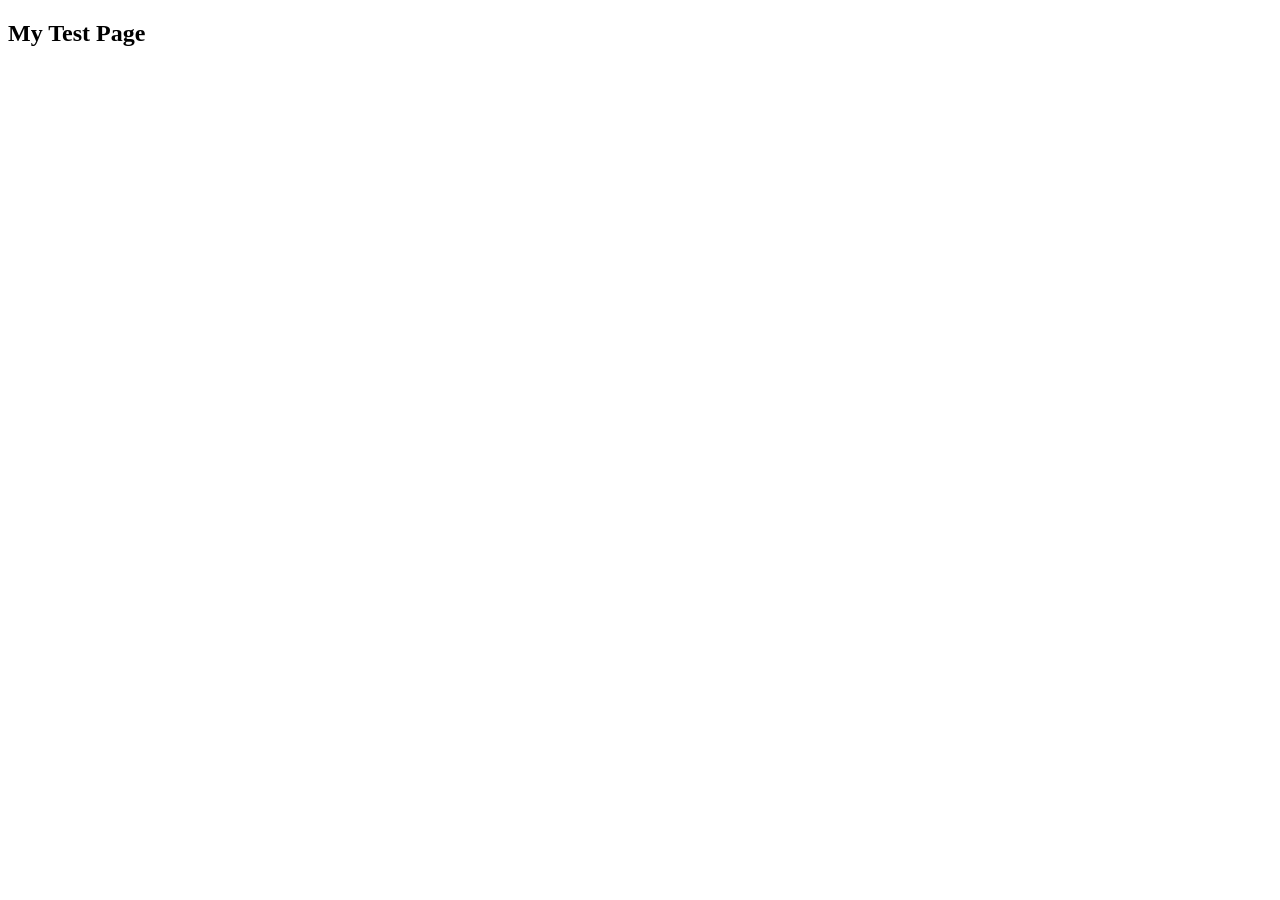
==== index.html @ 314a1188 "h2" ====
<!DOCTYPE html>
<html lang="en">
<head>
    <meta charset="UTF-8">
    <meta name="viewport" content="width=device-width, initial-scale=1.0">
    <title>teste</title>
</head>
<body>
    <h2>My Test Page</h2>
</body>
</html>
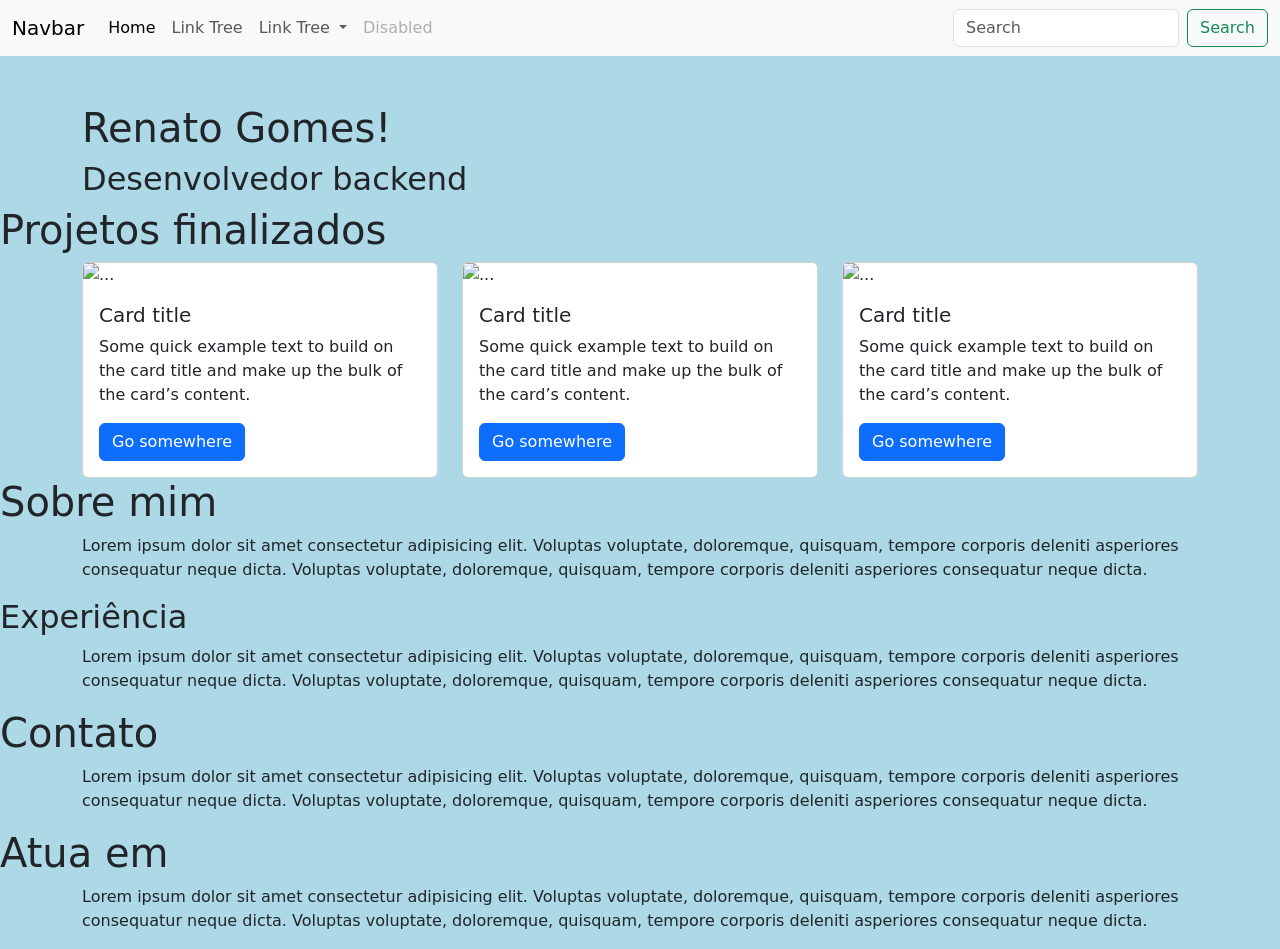
==== commit a7dad68c: "atualicao do esqueleto" ====
--- a/index.html
+++ b/index.html
@@ -4,8 +4,132 @@
     <meta charset="UTF-8">
     <meta name="viewport" content="width=device-width, initial-scale=1.0">
     <title>teste</title>
+    <link href="https://cdn.jsdelivr.net/npm/bootstrap@5.3.8/dist/css/bootstrap.min.css" rel="stylesheet" integrity="sha384-sRIl4kxILFvY47J16cr9ZwB07vP4J8+LH7qKQnuqkuIAvNWLzeN8tE5YBujZqJLB" crossorigin="anonymous">
 </head>
-<body>
-    <h2>My Test Page</h2>
+<body style="background-color: lightblue;">
+    
+    <nav class="navbar navbar-expand-lg bg-body-tertiary">
+    <div class="container-fluid">
+        <a class="navbar-brand" href="#">Navbar</a>
+        <button class="navbar-toggler" type="button" data-bs-toggle="collapse" data-bs-target="#navbarSupportedContent" aria-controls="navbarSupportedContent" aria-expanded="false" aria-label="Toggle navigation">
+        <span class="navbar-toggler-icon"></span>
+        </button>
+        <div class="collapse navbar-collapse" id="navbarSupportedContent">
+        <ul class="navbar-nav me-auto mb-2 mb-lg-0">
+            <li class="nav-item">
+            <a class="nav-link active" aria-current="page" href="#">Home</a>
+            </li>
+            <li class="nav-item">
+            <a class="nav-link" href="#">Link Tree</a>
+            </li>
+            <li class="nav-item dropdown">
+            <a class="nav-link dropdown-toggle" href="#" role="button" data-bs-toggle="dropdown" aria-expanded="false">
+                Link Tree
+            </a>
+            <ul class="dropdown-menu">
+                <li><a class="dropdown-item" href="https://github.com/Renato-G-Santos" target="_blank">GitHub</a></li>
+                <li><a class="dropdown-item" href="https://linkedin.com/in/renatо-gomes" target="_blank">Linkedin</a></li>
+                <li><hr class="dropdown-divider"></li>
+                <li><a class="dropdown-item" href="#">Something else here</a></li>
+            </ul>
+            </li>
+            <li class="nav-item">
+            <a class="nav-link disabled" aria-disabled="true">Disabled</a>
+            </li>
+        </ul>
+        <form class="d-flex" role="search">
+            <input class="form-control me-2" type="search" placeholder="Search" aria-label="Search"/>
+            <button class="btn btn-outline-success" type="submit">Search</button>
+        </form>
+        </div>
+    </div>
+    </nav>
+
+    <div class="container mt-5">
+        <h1>Renato Gomes!</h1>
+        <h2>Desenvolvedor backend</h2>         
+    </div>
+
+    <h1>Projetos finalizados</h1>
+    <div class="container">
+        
+        <div class="row">
+            <div class="col-md-4">
+                <div class="col">
+                    <div class="card" >
+                        <img src="..." class="card-img-top" alt="...">
+                        <div class="card-body">
+                            <h5 class="card-title">Card title</h5>
+                            <p class="card-text">Some quick example text to build on the card title and make up the bulk of the card’s content.</p>
+                            <a href="#" class="btn btn-primary">Go somewhere</a>
+                        </div>
+                    </div>
+                </div>     
+            </div>
+            <div class="col-md-4">
+                <div class="col">
+                    <div class="card" >
+                        <img src="..." class="card-img-top" alt="...">
+                        <div class="card-body">
+                            <h5 class="card-title">Card title</h5>
+                            <p class="card-text">Some quick example text to build on the card title and make up the bulk of the card’s content.</p>
+                            <a href="#" class="btn btn-primary">Go somewhere</a>
+                        </div>
+                    </div>
+                </div>     
+            </div>
+            <div class="col-md-4">
+                <div class="col">
+                    <div class="card" >
+                        <img src="..." class="card-img-top" alt="...">
+                        <div class="card-body">
+                            <h5 class="card-title">Card title</h5>
+                            <p class="card-text">Some quick example text to build on the card title and make up the bulk of the card’s content.</p>
+                            <a href="#" class="btn btn-primary">Go somewhere</a>
+                        </div>
+                    </div>
+                </div>     
+            </div>
+        </div>
+    
+        
+        
+    </div>
+    
+
+
+    <h1>Sobre mim</h1>
+    <div class="container">
+        <p>Lorem ipsum dolor sit amet consectetur adipisicing elit. Voluptas
+            voluptate, doloremque, quisquam, tempore corporis deleniti asperiores
+            consequatur neque dicta. Voluptas voluptate, doloremque, quisquam,
+            tempore corporis deleniti asperiores consequatur neque dicta.</p>
+    </div>
+
+    <h2>Experiência</h2>
+    <div class="container">
+        <p>Lorem ipsum dolor sit amet consectetur adipisicing elit. Voluptas
+            voluptate, doloremque, quisquam, tempore corporis deleniti asperiores
+            consequatur neque dicta. Voluptas voluptate, doloremque, quisquam,
+            tempore corporis deleniti asperiores consequatur neque dicta.</p>
+    </div>
+
+    <h1>Contato</h1>
+    <div class="container">
+        <p>Lorem ipsum dolor sit amet consectetur adipisicing elit. Voluptas
+            voluptate, doloremque, quisquam, tempore corporis deleniti asperiores
+            consequatur neque dicta. Voluptas voluptate, doloremque, quisquam,
+            tempore corporis deleniti asperiores consequatur neque dicta.</p>
+    </div>
+
+    <h1>Atua em</h1>
+    <div class="container">
+        <p>Lorem ipsum dolor sit amet consectetur adipisicing elit. Voluptas
+            voluptate, doloremque, quisquam, tempore corporis deleniti asperiores
+            consequatur neque dicta. Voluptas voluptate, doloremque, quisquam,
+            tempore corporis deleniti asperiores consequatur neque dicta.</p>   
+    </div>
 </body>
+<script src="https://cdn.jsdelivr.net/npm/@popperjs/core@2.11.8/dist/umd/popper.min.js" integrity="sha384-I7E8VVD/ismYTF4hNIPjVp/Zjvgyol6VFvRkX/vR+Vc4jQkC+hVqc2pM8ODewa9r" crossorigin="anonymous"></script>
+<script src="https://cdn.jsdelivr.net/npm/bootstrap@5.3.8/dist/js/bootstrap.min.js" integrity="sha384-G/EV+4j2dNv+tEPo3++6LCgdCROaejBqfUeNjuKAiuXbjrxilcCdDz6ZAVfHWe1Y" crossorigin="anonymous"></script>
 </html>
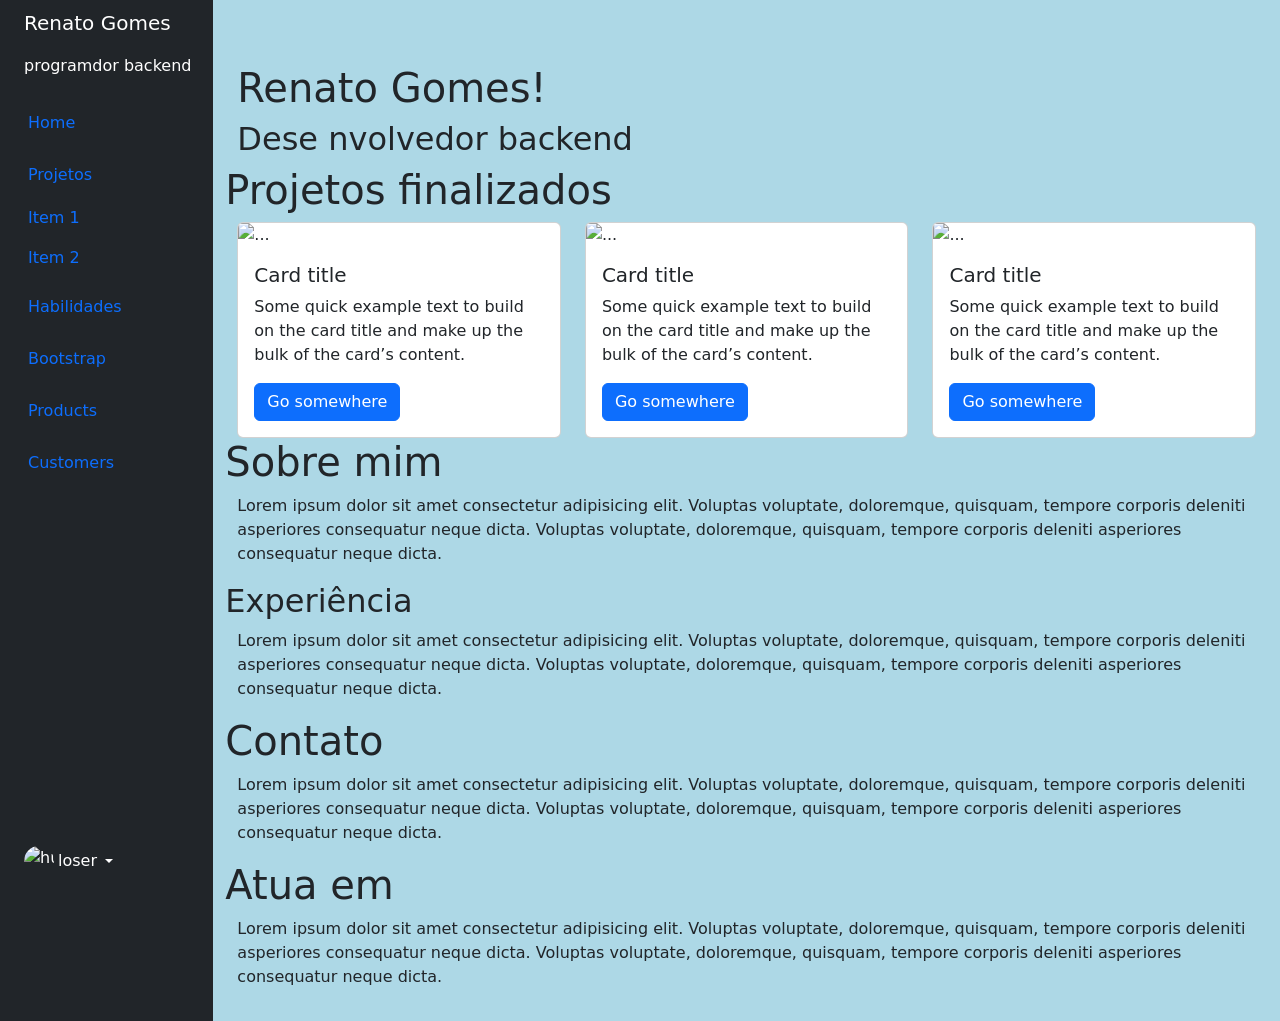
==== commit 38b9f47e: "menu lateral" ====
--- a/index.html
+++ b/index.html
@@ -8,127 +8,180 @@
 </head>
 <body style="background-color: lightblue;">
     
-    <nav class="navbar navbar-expand-lg bg-body-tertiary">
-    <div class="container-fluid">
-        <a class="navbar-brand" href="#">Navbar</a>
-        <button class="navbar-toggler" type="button" data-bs-toggle="collapse" data-bs-target="#navbarSupportedContent" aria-controls="navbarSupportedContent" aria-expanded="false" aria-label="Toggle navigation">
-        <span class="navbar-toggler-icon"></span>
-        </button>
-        <div class="collapse navbar-collapse" id="navbarSupportedContent">
-        <ul class="navbar-nav me-auto mb-2 mb-lg-0">
-            <li class="nav-item">
-            <a class="nav-link active" aria-current="page" href="#">Home</a>
-            </li>
-            <li class="nav-item">
-            <a class="nav-link" href="#">Link Tree</a>
-            </li>
-            <li class="nav-item dropdown">
-            <a class="nav-link dropdown-toggle" href="#" role="button" data-bs-toggle="dropdown" aria-expanded="false">
-                Link Tree
-            </a>
-            <ul class="dropdown-menu">
-                <li><a class="dropdown-item" href="https://github.com/Renato-G-Santos" target="_blank">GitHub</a></li>
-                <li><a class="dropdown-item" href="https://linkedin.com/in/renatо-gomes" target="_blank">Linkedin</a></li>
-                <li><hr class="dropdown-divider"></li>
-                <li><a class="dropdown-item" href="#">Something else here</a></li>
-            </ul>
-            </li>
-            <li class="nav-item">
-            <a class="nav-link disabled" aria-disabled="true">Disabled</a>
-            </li>
-        </ul>
-        <form class="d-flex" role="search">
-            <input class="form-control me-2" type="search" placeholder="Search" aria-label="Search"/>
-            <button class="btn btn-outline-success" type="submit">Search</button>
-        </form>
-        </div>
-    </div>
-    </nav>
+    
+<div class="container-fluid"  >
+        <div class="row flex-nowrap" >
+            <div class="col-auto col-md-3 col-xl-2 px-sm-2 px-0 bg-dark" >
+                <div class="d-flex flex-column align-items-center align-items-sm-start px-3 pt-2 text-white min-vh-100" style="position: fixed;">
+                    <a href="http://Renato-G-Santos.github.io/" class="d-flex align-items-center pb-3 mb-md-0 me-md-auto text-white text-decoration-none">
+                        <span class="fs-5 d-none d-sm-inline">Renato Gomes</span>
+                    </a>
+                    <p>programdor backend</p>
+                    <ul class="nav nav-pills flex-column mb-sm-auto mb-0 align-items-center align-items-sm-start" id="menu">
+                        <li class="nav-item">
+                            <a href="#" class="nav-link align-middle px-0">
+                                <i class="fs-4 bi-house"></i> <span class="ms-1 d-none d-sm-inline">Home</span>
+                            </a>
+                        </li>
+                        <li>
+                            <a href="#submenu1" data-bs-toggle="collapse" class="nav-link px-0 align-middle">
+                                <i class="fs-4 bi-speedometer2"></i> <span class="ms-1 d-none d-sm-inline">Projetos</span> </a>
+                            <ul class="collapse show nav flex-column ms-1" id="submenu1" data-bs-parent="#menu">
+                                <li class="w-100">
+                                    <a href="#" class="nav-link px-0"> <span class="d-none d-sm-inline">Item</span> 1 </a>
+                                </li>
+                                <li>
+                                    <a href="#" class="nav-link px-0"> <span class="d-none d-sm-inline">Item</span> 2 </a>
+                                </li>
+                            </ul>
+                        </li>
+                        <li>
+                            <a href="#" class="nav-link px-0 align-middle">
+                                <i class="fs-4 bi-table"></i> <span class="ms-1 d-none d-sm-inline">Habilidades</span></a>
+                        </li>
+                        <li>
+                            <a href="#submenu2" data-bs-toggle="collapse" class="nav-link px-0 align-middle ">
+                                <i class="fs-4 bi-bootstrap"></i> <span class="ms-1 d-none d-sm-inline">Bootstrap</span></a>
+                            <ul class="collapse nav flex-column ms-1" id="submenu2" data-bs-parent="#menu">
+                                <li class="w-100">
+                                    <a href="#" class="nav-link px-0"> <span class="d-none d-sm-inline">Item</span> 1</a>
+                                </li>
+                                <li>
+                                    <a href="#" class="nav-link px-0"> <span class="d-none d-sm-inline">Item</span> 2</a>
+                                </li>
+                            </ul>
+                        </li>
+                        <li>
+                            <a href="#submenu3" data-bs-toggle="collapse" class="nav-link px-0 align-middle">
+                                <i class="fs-4 bi-grid"></i> <span class="ms-1 d-none d-sm-inline">Products</span> </a>
+                                <ul class="collapse nav flex-column ms-1" id="submenu3" data-bs-parent="#menu">
+                                <li class="w-100">
+                                    <a href="#" class="nav-link px-0"> <span class="d-none d-sm-inline">Product</span> 1</a>
+                                </li>
+                                <li>
+                                    <a href="#" class="nav-link px-0"> <span class="d-none d-sm-inline">Product</span> 2</a>
+                                </li>
+                                <li>
+                                    <a href="#" class="nav-link px-0"> <span class="d-none d-sm-inline">Product</span> 3</a>
+                                </li>
+                                <li>
+                                    <a href="#" class="nav-link px-0"> <span class="d-none d-sm-inline">Product</span> 4</a>
+                                </li>
+                            </ul>
+                        </li>
+                        <li>
+                            <a href="#" class="nav-link px-0 align-middle">
+                                <i class="fs-4 bi-people"></i> <span class="ms-1 d-none d-sm-inline">Customers</span> </a>
+                        </li>
+                    </ul>
+                    <hr>
+                    <div class="dropdown pb-4">
+                        <a href="#" class="d-flex align-items-center text-white text-decoration-none dropdown-toggle" id="dropdownUser1" data-bs-toggle="dropdown" aria-expanded="false">
+                            <img src="https://github.com/mdo.png" alt="hugenerd" width="30" height="30" class="rounded-circle">
+                            <span class="d-none d-sm-inline mx-1">loser</span>
+                        </a>
+                        <ul class="dropdown-menu dropdown-menu-dark text-small shadow">
+                            <li><a class="dropdown-item" href="#">New project...</a></li>
+                            <li><a class="dropdown-item" href="#">Settings</a></li>
+                            <li><a class="dropdown-item" href="#">Profile</a></li>
+                            <li>
+                                <hr class="dropdown-divider">
+                            </li>
+                            <li><a class="dropdown-item" href="#">Sign out</a></li>
+                        </ul>
+                    </div>
+                </div>
+            </div>
+            <div class="col py-3">
+                            <div class="container mt-5">
+                    <h1>Renato Gomes!</h1>
+                    <h2>Dese    nvolvedor backend</h2>         
+                </div>
 
-    <div class="container mt-5">
-        <h1>Renato Gomes!</h1>
-        <h2>Desenvolvedor backend</h2>         
-    </div>
-
-    <h1>Projetos finalizados</h1>
-    <div class="container">
-        
-        <div class="row">
-            <div class="col-md-4">
-                <div class="col">
-                    <div class="card" >
-                        <img src="..." class="card-img-top" alt="...">
-                        <div class="card-body">
-                            <h5 class="card-title">Card title</h5>
-                            <p class="card-text">Some quick example text to build on the card title and make up the bulk of the card’s content.</p>
-                            <a href="#" class="btn btn-primary">Go somewhere</a>
+                    <h1>Projetos finalizados</h1>
+                <div class="container">
+                    
+                    <div class="row">
+                        <div class="col-md-4">
+                            <div class="col">
+                                <div class="card" >
+                                    <img src="..." class="card-img-top" alt="...">
+                                    <div class="card-body">
+                                        <h5 class="card-title">Card title</h5>
+                                        <p class="card-text">Some quick example text to build on the card title and make up the bulk of the card’s content.</p>
+                                        <a href="#" class="btn btn-primary">Go somewhere</a>
+                                    </div>
+                                </div>
+                            </div>     
+                        </div>
+                        <div class="col-md-4">
+                            <div class="col">
+                                <div class="card" >
+                                    <img src="..." class="card-img-top" alt="...">
+                                    <div class="card-body">
+                                        <h5 class="card-title">Card title</h5>
+                                        <p class="card-text">Some quick example text to build on the card title and make up the bulk of the card’s content.</p>
+                                        <a href="#" class="btn btn-primary">Go somewhere</a>
+                                    </div>
+                                </div>
+                            </div>     
+                        </div>
+                        <div class="col-md-4">
+                            <div class="col">
+                                <div class="card" >
+                                    <img src="..." class="card-img-top" alt="...">
+                                    <div class="card-body">
+                                        <h5 class="card-title">Card title</h5>
+                                        <p class="card-text">Some quick example text to build on the card title and make up the bulk of the card’s content.</p>
+                                        <a href="#" class="btn btn-primary">Go somewhere</a>
+                                    </div>
+                                </div>
+                            </div>     
                         </div>
                     </div>
-                </div>     
-            </div>
-            <div class="col-md-4">
-                <div class="col">
-                    <div class="card" >
-                        <img src="..." class="card-img-top" alt="...">
-                        <div class="card-body">
-                            <h5 class="card-title">Card title</h5>
-                            <p class="card-text">Some quick example text to build on the card title and make up the bulk of the card’s content.</p>
-                            <a href="#" class="btn btn-primary">Go somewhere</a>
+                
+                    
+                    
+                </div>
+                
+
+
+                <h1>Sobre mim</h1>
+                <div class="container">
+                    <p>Lorem ipsum dolor sit amet consectetur adipisicing elit. Voluptas
+                        voluptate, doloremque, quisquam, tempore corporis deleniti asperiores
+                        consequatur neque dicta. Voluptas voluptate, doloremque, quisquam,
+                        tempore corporis deleniti asperiores consequatur neque dicta.</p>
+                </div>
+
+                <h2>Experiência</h2>
+                <div class="container">
+                    <p>Lorem ipsum dolor sit amet consectetur adipisicing elit. Voluptas
+                        voluptate, doloremque, quisquam, tempore corporis deleniti asperiores
+                        consequatur neque dicta. Voluptas voluptate, doloremque, quisquam,
+                        tempore corporis deleniti asperiores consequatur neque dicta.</p>
+                </div>
+
+                <h1>Contato</h1>
+                <div class="container">
+                    <p>Lorem ipsum dolor sit amet consectetur adipisicing elit. Voluptas
+                        voluptate, doloremque, quisquam, tempore corporis deleniti asperiores
+                        consequatur neque dicta. Voluptas voluptate, doloremque, quisquam,
+                        tempore corporis deleniti asperiores consequatur neque dicta.</p>
+                </div>
+
+                <h1>Atua em</h1>
+                <div class="container">
+                    <p>Lorem ipsum dolor sit amet consectetur adipisicing elit. Voluptas
+                        voluptate, doloremque, quisquam, tempore corporis deleniti asperiores
+                        consequatur neque dicta. Voluptas voluptate, doloremque, quisquam,
+                        tempore corporis deleniti asperiores consequatur neque dicta.</p>   
+                </div>
                         </div>
                     </div>
-                </div>     
             </div>
-            <div class="col-md-4">
-                <div class="col">
-                    <div class="card" >
-                        <img src="..." class="card-img-top" alt="...">
-                        <div class="card-body">
-                            <h5 class="card-title">Card title</h5>
-                            <p class="card-text">Some quick example text to build on the card title and make up the bulk of the card’s content.</p>
-                            <a href="#" class="btn btn-primary">Go somewhere</a>
-                        </div>
-                    </div>
-                </div>     
-            </div>
-        </div>
-    
-        
-        
-    </div>
-    
 
-
-    <h1>Sobre mim</h1>
-    <div class="container">
-        <p>Lorem ipsum dolor sit amet consectetur adipisicing elit. Voluptas
-            voluptate, doloremque, quisquam, tempore corporis deleniti asperiores
-            consequatur neque dicta. Voluptas voluptate, doloremque, quisquam,
-            tempore corporis deleniti asperiores consequatur neque dicta.</p>
-    </div>
-
-    <h2>Experiência</h2>
-    <div class="container">
-        <p>Lorem ipsum dolor sit amet consectetur adipisicing elit. Voluptas
-            voluptate, doloremque, quisquam, tempore corporis deleniti asperiores
-            consequatur neque dicta. Voluptas voluptate, doloremque, quisquam,
-            tempore corporis deleniti asperiores consequatur neque dicta.</p>
-    </div>
-
-    <h1>Contato</h1>
-    <div class="container">
-        <p>Lorem ipsum dolor sit amet consectetur adipisicing elit. Voluptas
-            voluptate, doloremque, quisquam, tempore corporis deleniti asperiores
-            consequatur neque dicta. Voluptas voluptate, doloremque, quisquam,
-            tempore corporis deleniti asperiores consequatur neque dicta.</p>
-    </div>
-
-    <h1>Atua em</h1>
-    <div class="container">
-        <p>Lorem ipsum dolor sit amet consectetur adipisicing elit. Voluptas
-            voluptate, doloremque, quisquam, tempore corporis deleniti asperiores
-            consequatur neque dicta. Voluptas voluptate, doloremque, quisquam,
-            tempore corporis deleniti asperiores consequatur neque dicta.</p>   
-    </div>
+   
 </body>
 <script src="https://cdn.jsdelivr.net/npm/@popperjs/core@2.11.8/dist/umd/popper.min.js" integrity="sha384-I7E8VVD/ismYTF4hNIPjVp/Zjvgyol6VFvRkX/vR+Vc4jQkC+hVqc2pM8ODewa9r" crossorigin="anonymous"></script>
 <script src="https://cdn.jsdelivr.net/npm/bootstrap@5.3.8/dist/js/bootstrap.min.js" integrity="sha384-G/EV+4j2dNv+tEPo3++6LCgdCROaejBqfUeNjuKAiuXbjrxilcCdDz6ZAVfHWe1Y" crossorigin="anonymous"></script>
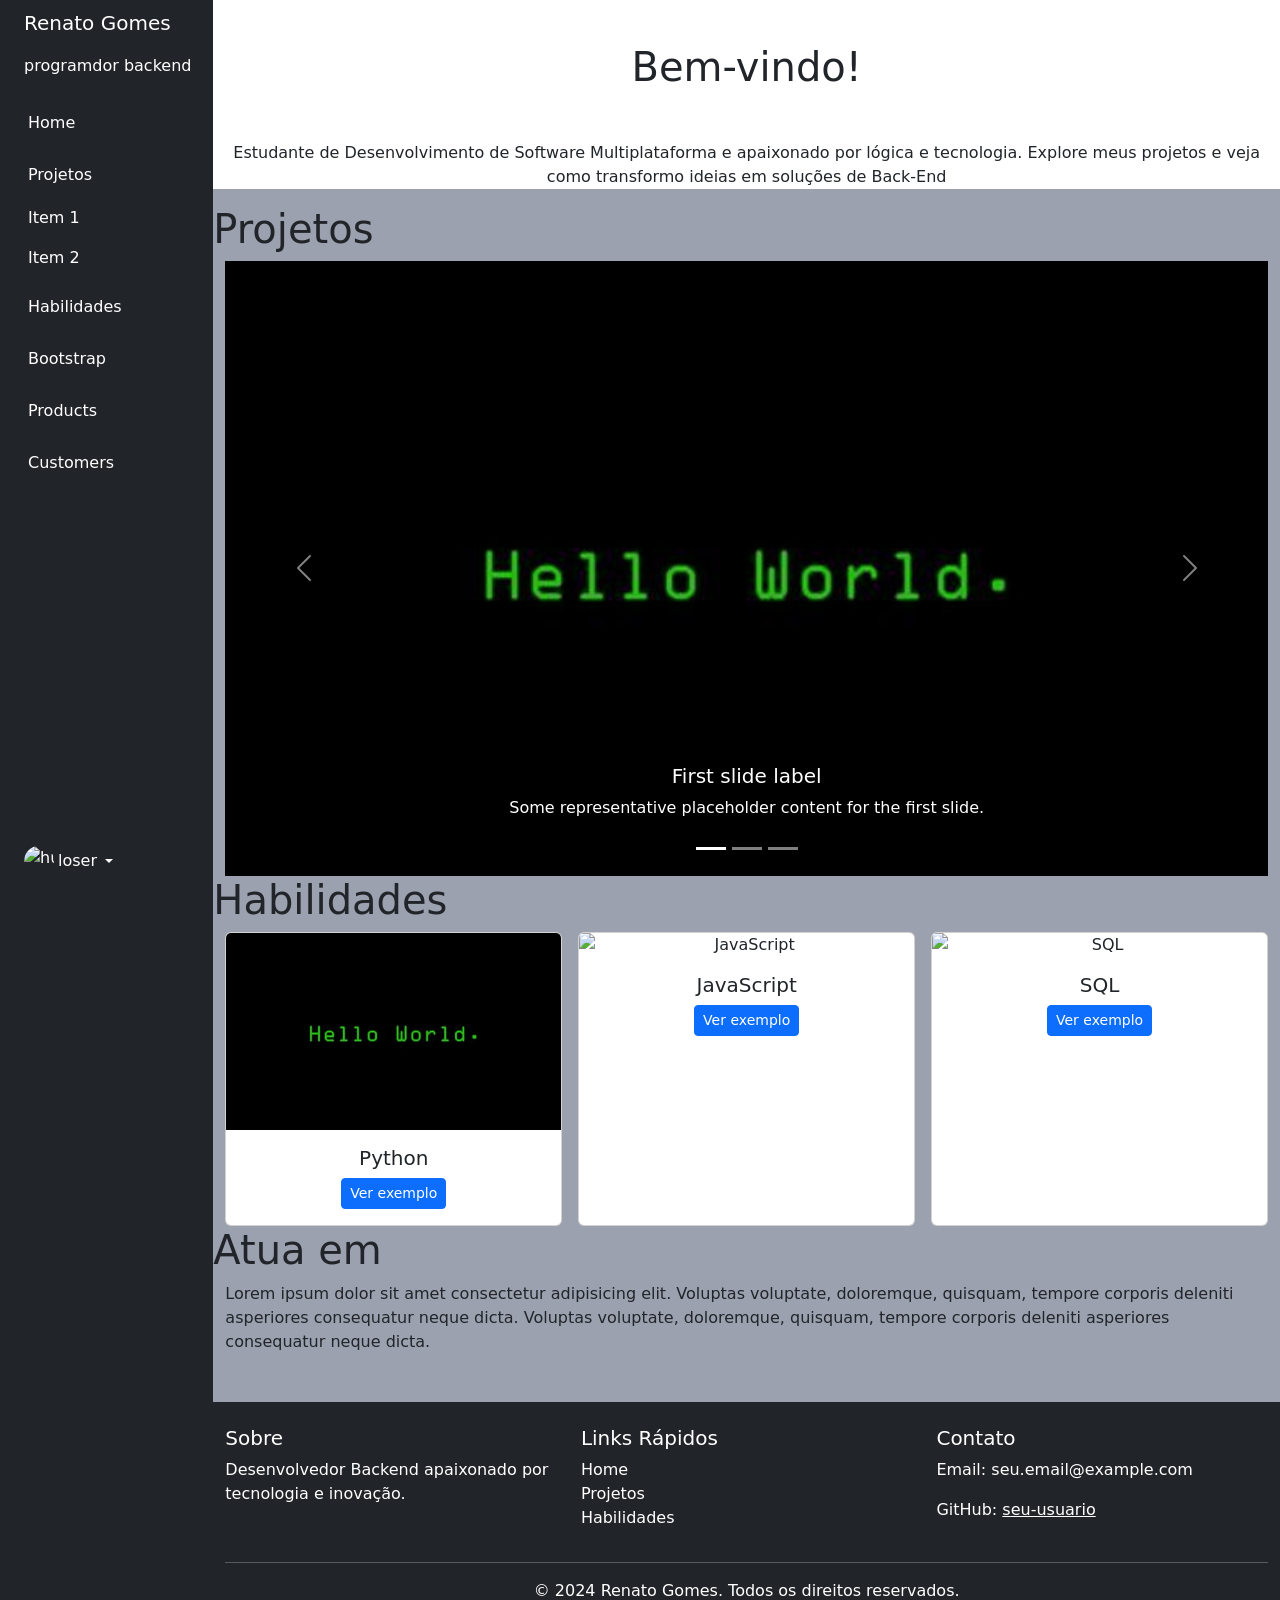
==== commit 6dfb4575: "atulização grafic" ====
--- a/index.html
+++ b/index.html
@@ -1,23 +1,30 @@
 <!DOCTYPE html>
 <html lang="en">
+
 <head>
     <meta charset="UTF-8">
     <meta name="viewport" content="width=device-width, initial-scale=1.0">
     <title>teste</title>
-    <link href="https://cdn.jsdelivr.net/npm/bootstrap@5.3.8/dist/css/bootstrap.min.css" rel="stylesheet" integrity="sha384-sRIl4kxILFvY47J16cr9ZwB07vP4J8+LH7qKQnuqkuIAvNWLzeN8tE5YBujZqJLB" crossorigin="anonymous">
+    <link rel="stylesheet" href="style.css">
+    <link href="https://cdn.jsdelivr.net/npm/bootstrap@5.3.8/dist/css/bootstrap.min.css" rel="stylesheet"
+        integrity="sha384-sRIl4kxILFvY47J16cr9ZwB07vP4J8+LH7qKQnuqkuIAvNWLzeN8tE5YBujZqJLB" crossorigin="anonymous">
 </head>
-<body style="background-color: lightblue;">
-    
-    
-<div class="container-fluid"  >
-        <div class="row flex-nowrap" >
-            <div class="col-auto col-md-3 col-xl-2 px-sm-2 px-0 bg-dark" >
-                <div class="d-flex flex-column align-items-center align-items-sm-start px-3 pt-2 text-white min-vh-100" style="position: fixed;">
-                    <a href="http://Renato-G-Santos.github.io/" class="d-flex align-items-center pb-3 mb-md-0 me-md-auto text-white text-decoration-none">
+
+<body style="background-color: rgb(156, 161, 176);">
+
+
+    <div class="container-fluid">
+        <div class="row flex-nowrap">
+            <div class="col-auto col-md-3 col-xl-2 px-sm-2 px-0 bg-dark">
+                <div class="d-flex flex-column align-items-center align-items-sm-start px-3 pt-2 text-white min-vh-100"
+                    style="position: fixed;">
+                    <a href="http://Renato-G-Santos.github.io/"
+                        class="d-flex align-items-center pb-3 mb-md-0 me-md-auto text-white text-decoration-none">
                         <span class="fs-5 d-none d-sm-inline">Renato Gomes</span>
                     </a>
                     <p>programdor backend</p>
-                    <ul class="nav nav-pills flex-column mb-sm-auto mb-0 align-items-center align-items-sm-start" id="menu">
+                    <ul class="nav nav-pills flex-column mb-sm-auto mb-0 align-items-center align-items-sm-start"
+                        id="menu">
                         <li class="nav-item">
                             <a href="#" class="nav-link align-middle px-0">
                                 <i class="fs-4 bi-house"></i> <span class="ms-1 d-none d-sm-inline">Home</span>
@@ -25,59 +32,72 @@
                         </li>
                         <li>
                             <a href="#submenu1" data-bs-toggle="collapse" class="nav-link px-0 align-middle">
-                                <i class="fs-4 bi-speedometer2"></i> <span class="ms-1 d-none d-sm-inline">Projetos</span> </a>
+                                <i class="fs-4 bi-speedometer2"></i> <span
+                                    class="ms-1 d-none d-sm-inline">Projetos</span> </a>
                             <ul class="collapse show nav flex-column ms-1" id="submenu1" data-bs-parent="#menu">
                                 <li class="w-100">
-                                    <a href="#" class="nav-link px-0"> <span class="d-none d-sm-inline">Item</span> 1 </a>
-                                </li>
-                                <li>
-                                    <a href="#" class="nav-link px-0"> <span class="d-none d-sm-inline">Item</span> 2 </a>
+                                    <a href="#" class="nav-link px-0"> <span class="d-none d-sm-inline">Item</span> 1
+                                    </a>
+                                </li>
+                                <li>
+                                    <a href="#" class="nav-link px-0"> <span class="d-none d-sm-inline">Item</span> 2
+                                    </a>
                                 </li>
                             </ul>
                         </li>
                         <li>
                             <a href="#" class="nav-link px-0 align-middle">
-                                <i class="fs-4 bi-table"></i> <span class="ms-1 d-none d-sm-inline">Habilidades</span></a>
+                                <i class="fs-4 bi-table"></i> <span
+                                    class="ms-1 d-none d-sm-inline">Habilidades</span></a>
                         </li>
                         <li>
                             <a href="#submenu2" data-bs-toggle="collapse" class="nav-link px-0 align-middle ">
-                                <i class="fs-4 bi-bootstrap"></i> <span class="ms-1 d-none d-sm-inline">Bootstrap</span></a>
+                                <i class="fs-4 bi-bootstrap"></i> <span
+                                    class="ms-1 d-none d-sm-inline">Bootstrap</span></a>
                             <ul class="collapse nav flex-column ms-1" id="submenu2" data-bs-parent="#menu">
                                 <li class="w-100">
-                                    <a href="#" class="nav-link px-0"> <span class="d-none d-sm-inline">Item</span> 1</a>
-                                </li>
-                                <li>
-                                    <a href="#" class="nav-link px-0"> <span class="d-none d-sm-inline">Item</span> 2</a>
+                                    <a href="#" class="nav-link px-0"> <span class="d-none d-sm-inline">Item</span>
+                                        1</a>
+                                </li>
+                                <li>
+                                    <a href="#" class="nav-link px-0"> <span class="d-none d-sm-inline">Item</span>
+                                        2</a>
                                 </li>
                             </ul>
                         </li>
                         <li>
                             <a href="#submenu3" data-bs-toggle="collapse" class="nav-link px-0 align-middle">
                                 <i class="fs-4 bi-grid"></i> <span class="ms-1 d-none d-sm-inline">Products</span> </a>
-                                <ul class="collapse nav flex-column ms-1" id="submenu3" data-bs-parent="#menu">
+                            <ul class="collapse nav flex-column ms-1" id="submenu3" data-bs-parent="#menu">
                                 <li class="w-100">
-                                    <a href="#" class="nav-link px-0"> <span class="d-none d-sm-inline">Product</span> 1</a>
-                                </li>
-                                <li>
-                                    <a href="#" class="nav-link px-0"> <span class="d-none d-sm-inline">Product</span> 2</a>
-                                </li>
-                                <li>
-                                    <a href="#" class="nav-link px-0"> <span class="d-none d-sm-inline">Product</span> 3</a>
-                                </li>
-                                <li>
-                                    <a href="#" class="nav-link px-0"> <span class="d-none d-sm-inline">Product</span> 4</a>
+                                    <a href="#" class="nav-link px-0"> <span class="d-none d-sm-inline">Product</span>
+                                        1</a>
+                                </li>
+                                <li>
+                                    <a href="#" class="nav-link px-0"> <span class="d-none d-sm-inline">Product</span>
+                                        2</a>
+                                </li>
+                                <li>
+                                    <a href="#" class="nav-link px-0"> <span class="d-none d-sm-inline">Product</span>
+                                        3</a>
+                                </li>
+                                <li>
+                                    <a href="#" class="nav-link px-0"> <span class="d-none d-sm-inline">Product</span>
+                                        4</a>
                                 </li>
                             </ul>
                         </li>
                         <li>
                             <a href="#" class="nav-link px-0 align-middle">
-                                <i class="fs-4 bi-people"></i> <span class="ms-1 d-none d-sm-inline">Customers</span> </a>
+                                <i class="fs-4 bi-people"></i> <span class="ms-1 d-none d-sm-inline">Customers</span>
+                            </a>
                         </li>
                     </ul>
                     <hr>
                     <div class="dropdown pb-4">
-                        <a href="#" class="d-flex align-items-center text-white text-decoration-none dropdown-toggle" id="dropdownUser1" data-bs-toggle="dropdown" aria-expanded="false">
-                            <img src="https://github.com/mdo.png" alt="hugenerd" width="30" height="30" class="rounded-circle">
+                        <a href="#" class="d-flex align-items-center text-white text-decoration-none dropdown-toggle"
+                            id="dropdownUser1" data-bs-toggle="dropdown" aria-expanded="false">
+                            <img src="" alt="hugenerd" width="30" height="30" class="rounded-circle">
                             <span class="d-none d-sm-inline mx-1">loser</span>
                         </a>
                         <ul class="dropdown-menu dropdown-menu-dark text-small shadow">
@@ -92,97 +112,152 @@
                     </div>
                 </div>
             </div>
-            <div class="col py-3">
-                            <div class="container mt-5">
-                    <h1>Renato Gomes!</h1>
-                    <h2>Dese    nvolvedor backend</h2>         
-                </div>
-
-                    <h1>Projetos finalizados</h1>
+            <div class="col p-0 py-0">
+
+                <div style="display: block; background-color: white; margin: 0 auto;">
+                    <h1 style="text-align: center; padding: 4%;">Bem-vindo!</h1>
+
+                    <div class="container">
+                        <p style="text-align: center;">Estudante de Desenvolvimento de Software Multiplataforma e
+                            apaixonado por lógica e tecnologia. Explore meus projetos e veja como transformo ideias em
+                            soluções de Back-End</p>
+                    </div>
+
+                </div>
+
+                <h1>Projetos</h1>
                 <div class="container">
-                    
-                    <div class="row">
-                        <div class="col-md-4">
-                            <div class="col">
-                                <div class="card" >
-                                    <img src="..." class="card-img-top" alt="...">
-                                    <div class="card-body">
-                                        <h5 class="card-title">Card title</h5>
-                                        <p class="card-text">Some quick example text to build on the card title and make up the bulk of the card’s content.</p>
-                                        <a href="#" class="btn btn-primary">Go somewhere</a>
-                                    </div>
-                                </div>
-                            </div>     
-                        </div>
-                        <div class="col-md-4">
-                            <div class="col">
-                                <div class="card" >
-                                    <img src="..." class="card-img-top" alt="...">
-                                    <div class="card-body">
-                                        <h5 class="card-title">Card title</h5>
-                                        <p class="card-text">Some quick example text to build on the card title and make up the bulk of the card’s content.</p>
-                                        <a href="#" class="btn btn-primary">Go somewhere</a>
-                                    </div>
-                                </div>
-                            </div>     
-                        </div>
-                        <div class="col-md-4">
-                            <div class="col">
-                                <div class="card" >
-                                    <img src="..." class="card-img-top" alt="...">
-                                    <div class="card-body">
-                                        <h5 class="card-title">Card title</h5>
-                                        <p class="card-text">Some quick example text to build on the card title and make up the bulk of the card’s content.</p>
-                                        <a href="#" class="btn btn-primary">Go somewhere</a>
-                                    </div>
-                                </div>
-                            </div>     
-                        </div>
-                    </div>
-                
-                    
-                    
-                </div>
-                
-
-
-                <h1>Sobre mim</h1>
+                    <div id="carouselExampleCaptions" class="carousel slide">
+                        <div class="carousel-indicators">
+                            <button type="button" data-bs-target="#carouselExampleCaptions" data-bs-slide-to="0"
+                                class="active" aria-current="true" aria-label="Slide 1"></button>
+                            <button type="button" data-bs-target="#carouselExampleCaptions" data-bs-slide-to="1"
+                                aria-label="Slide 2"></button>
+                            <button type="button" data-bs-target="#carouselExampleCaptions" data-bs-slide-to="2"
+                                aria-label="Slide 3"></button>
+                        </div>
+                        <div class="carousel-inner">
+                            <div class="carousel-item active">
+                                <img src="image/helloword.jpg" class="d-block w-100" alt="...">
+                                <div class="carousel-caption d-none d-md-block">
+                                    <h5>First slide label</h5>
+                                    <p>Some representative placeholder content for the first slide.</p>
+                                </div>
+                            </div>
+                            <div class="carousel-item">
+                                <img src="image/helloword.jpg" class="d-block w-100" alt="...">
+                                <div class="carousel-caption d-none d-md-block">
+                                    <button class="btn btn-primary" type="submit">Button</button>
+
+                                    <h5>Second slide label</h5>
+                                    <p>Some representative placeholder content for the second slide.</p>
+                                </div>
+                            </div>
+                            <div class="carousel-item">
+                                <img src="image/helloword.jpg" class="d-block w-100" alt="...">
+                                <div class="carousel-caption d-none d-md-block">
+                                    <h5>Third slide label</h5>
+                                    <p>Some representative placeholder content for the third slide.</p>
+                                </div>
+                            </div>
+                        </div>
+                        <button class="carousel-control-prev" type="button" data-bs-target="#carouselExampleCaptions"
+                            data-bs-slide="prev">
+                            <span class="carousel-control-prev-icon" aria-hidden="true"></span>
+                            <span class="visually-hidden">Previous</span>
+                        </button>
+                        <button class="carousel-control-next" type="button" data-bs-target="#carouselExampleCaptions"
+                            data-bs-slide="next">
+                            <span class="carousel-control-next-icon" aria-hidden="true"></span>
+                            <span class="visually-hidden">Next</span>
+                        </button>
+                    </div>
+
+
+
+
+                </div>
+
+                <h1>Habilidades</h1>
+                <div class="container">
+                    <div class="row g-3">
+                        <div class="col-md-6 col-lg-4">
+                            <div class="card h-100 text-center">
+                                <img src="image/helloword.jpg" class="card-img-top" alt="Python">
+                                <div class="card-body">
+                                    <h5 class="card-title">Python</h5>
+                                    <a href="#" class="btn btn-primary btn-sm">Ver exemplo</a>
+                                </div>
+                            </div>
+                        </div>
+                        <div class="col-md-6 col-lg-4">
+                            <div class="card h-100 text-center">
+                                <img src="image/javascript.jpg" class="card-img-top" alt="JavaScript">
+                                <div class="card-body">
+                                    <h5 class="card-title">JavaScript</h5>
+                                    <a href="#" class="btn btn-primary btn-sm">Ver exemplo</a>
+                                </div>
+                            </div>
+                        </div>
+                        <div class="col-md-6 col-lg-4">
+                            <div class="card h-100 text-center">
+                                <img src="image/sql.jpg" class="card-img-top" alt="SQL">
+                                <div class="card-body">
+                                    <h5 class="card-title">SQL</h5>
+                                    <a href="#" class="btn btn-primary btn-sm">Ver exemplo</a>
+                                </div>
+                            </div>
+                        </div>
+                    </div>
+                </div>
+
+                <h1>Atua em</h1>
                 <div class="container">
                     <p>Lorem ipsum dolor sit amet consectetur adipisicing elit. Voluptas
                         voluptate, doloremque, quisquam, tempore corporis deleniti asperiores
                         consequatur neque dicta. Voluptas voluptate, doloremque, quisquam,
                         tempore corporis deleniti asperiores consequatur neque dicta.</p>
                 </div>
-
-                <h2>Experiência</h2>
-                <div class="container">
-                    <p>Lorem ipsum dolor sit amet consectetur adipisicing elit. Voluptas
-                        voluptate, doloremque, quisquam, tempore corporis deleniti asperiores
-                        consequatur neque dicta. Voluptas voluptate, doloremque, quisquam,
-                        tempore corporis deleniti asperiores consequatur neque dicta.</p>
-                </div>
-
-                <h1>Contato</h1>
-                <div class="container">
-                    <p>Lorem ipsum dolor sit amet consectetur adipisicing elit. Voluptas
-                        voluptate, doloremque, quisquam, tempore corporis deleniti asperiores
-                        consequatur neque dicta. Voluptas voluptate, doloremque, quisquam,
-                        tempore corporis deleniti asperiores consequatur neque dicta.</p>
-                </div>
-
-                <h1>Atua em</h1>
-                <div class="container">
-                    <p>Lorem ipsum dolor sit amet consectetur adipisicing elit. Voluptas
-                        voluptate, doloremque, quisquam, tempore corporis deleniti asperiores
-                        consequatur neque dicta. Voluptas voluptate, doloremque, quisquam,
-                        tempore corporis deleniti asperiores consequatur neque dicta.</p>   
-                </div>
-                        </div>
-                    </div>
+                <footer class="bg-dark text-white mt-5 py-4">
+                    <div class="container">
+                        <div class="row">
+                            <div class="col-md-4">
+                                <h5>Sobre</h5>
+                                <p>Desenvolvedor Backend apaixonado por tecnologia e inovação.</p>
+                            </div>
+                            <div class="col-md-4">
+                                <h5>Links Rápidos</h5>
+                                <ul class="list-unstyled">
+                                    <li><a href="#" class="text-white text-decoration-none">Home</a></li>
+                                    <li><a href="#" class="text-white text-decoration-none">Projetos</a></li>
+                                    <li><a href="#" class="text-white text-decoration-none">Habilidades</a></li>
+                                </ul>
+                            </div>
+                            <div class="col-md-4">
+                                <h5>Contato</h5>
+                                <p>Email: seu.email@example.com</p>
+                                <p>GitHub: <a href="#" class="text-white">seu-usuario</a></p>
+                            </div>
+                        </div>
+                        <hr class="bg-white">
+                        <div class="text-center">
+                            <p>&copy; 2024 Renato Gomes. Todos os direitos reservados.</p>
+                        </div>
+                    </div>
+                </footer>
             </div>
-
-   
+        </div>
+    </div>
+
+
+
+
 </body>
-<script src="https://cdn.jsdelivr.net/npm/@popperjs/core@2.11.8/dist/umd/popper.min.js" integrity="sha384-I7E8VVD/ismYTF4hNIPjVp/Zjvgyol6VFvRkX/vR+Vc4jQkC+hVqc2pM8ODewa9r" crossorigin="anonymous"></script>
-<script src="https://cdn.jsdelivr.net/npm/bootstrap@5.3.8/dist/js/bootstrap.min.js" integrity="sha384-G/EV+4j2dNv+tEPo3++6LCgdCROaejBqfUeNjuKAiuXbjrxilcCdDz6ZAVfHWe1Y" crossorigin="anonymous"></script>
+<script src="https://cdn.jsdelivr.net/npm/@popperjs/core@2.11.8/dist/umd/popper.min.js"
+    integrity="sha384-I7E8VVD/ismYTF4hNIPjVp/Zjvgyol6VFvRkX/vR+Vc4jQkC+hVqc2pM8ODewa9r"
+    crossorigin="anonymous"></script>
+<script src="https://cdn.jsdelivr.net/npm/bootstrap@5.3.8/dist/js/bootstrap.min.js"
+    integrity="sha384-G/EV+4j2dNv+tEPo3++6LCgdCROaejBqfUeNjuKAiuXbjrxilcCdDz6ZAVfHWe1Y"
+    crossorigin="anonymous"></script>
+
 </html>
--- a/style.css
+++ b/style.css
@@ -0,0 +1,18 @@
+
+  .menu-lateral {
+    position: fixed;
+    top: 0;
+    left: 0;
+    height: 100vh;
+    width: 250px; /* Ajuste conforme necessário */
+    background-color: #333;
+    color: white;
+    overflow-y: auto;
+  }
+
+ .nav-link {
+            color: #ffffff !important; /* Mude para a cor desejada */
+        }
+        .nav-link:hover {
+            color: #2bae2b !important; /* Cor ao passar o mouse */
+        }
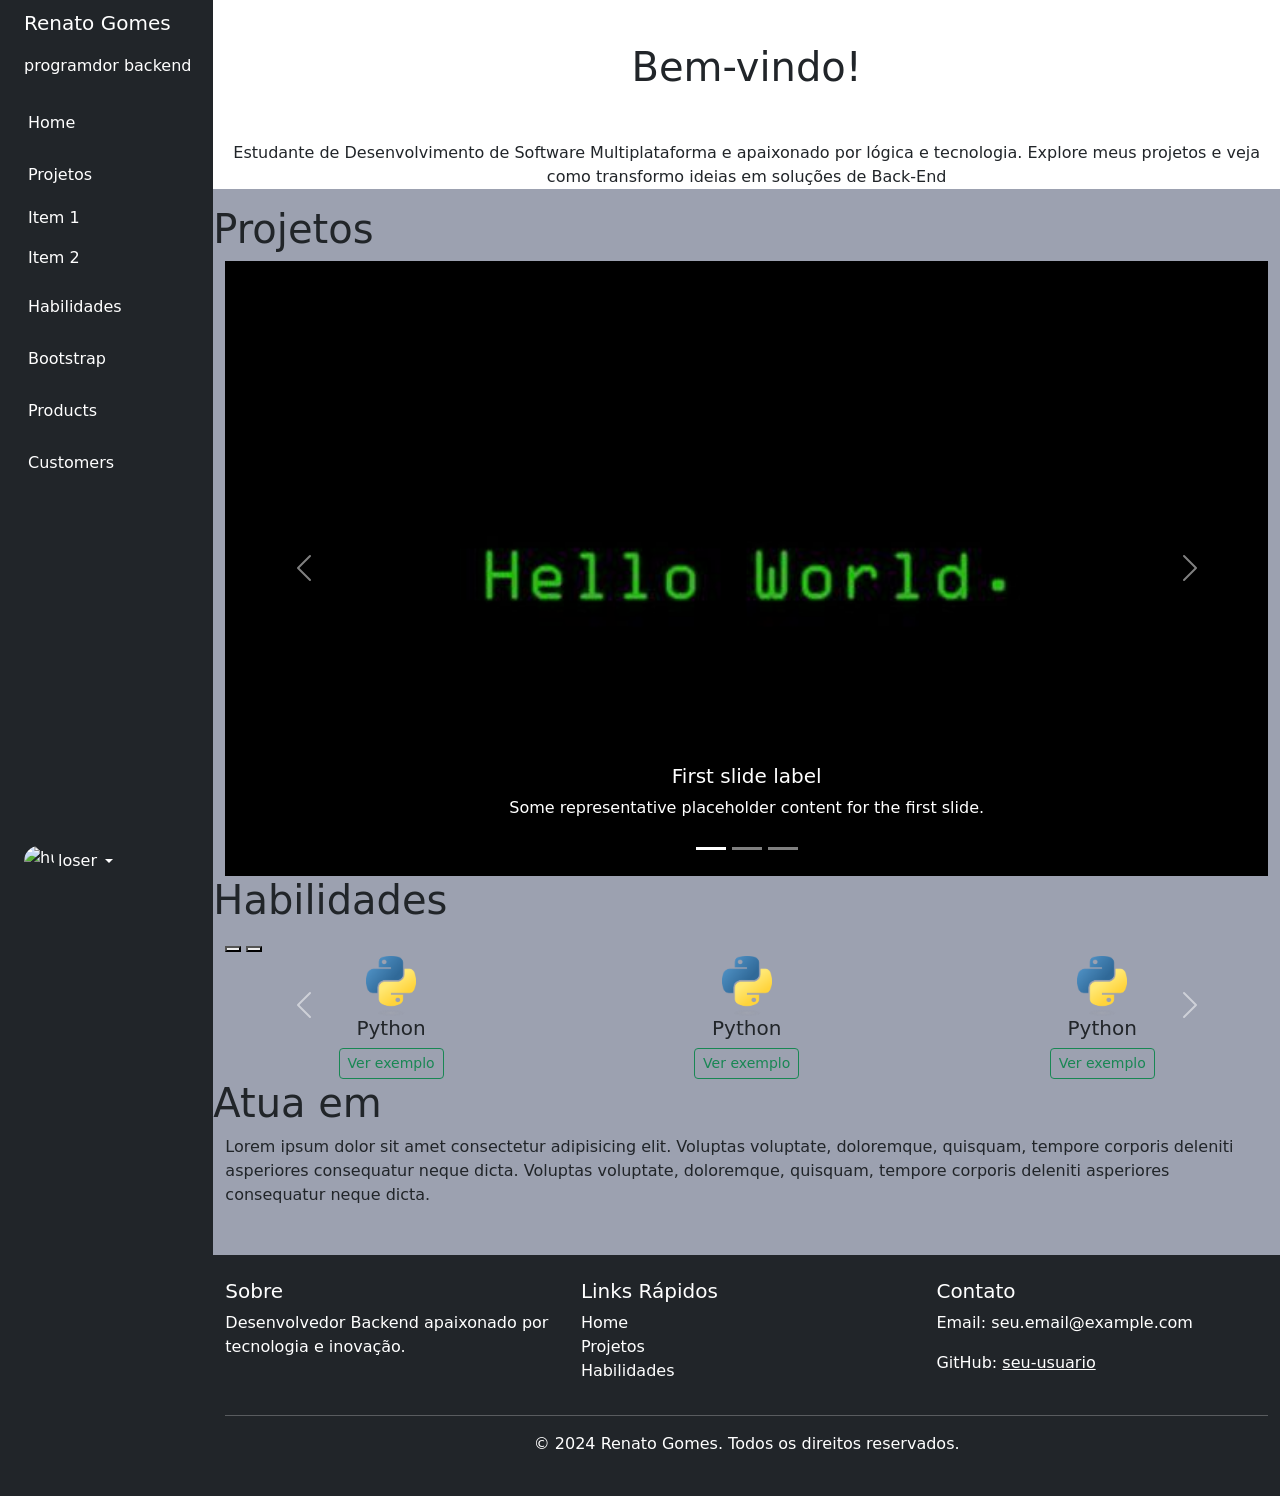
==== commit 20fb0fdb: "painel habilidades" ====
--- a/index.html
+++ b/index.html
@@ -180,34 +180,59 @@
 
                 <h1>Habilidades</h1>
                 <div class="container">
-                    <div class="row g-3">
-                        <div class="col-md-6 col-lg-4">
-                            <div class="card h-100 text-center">
-                                <img src="image/helloword.jpg" class="card-img-top" alt="Python">
-                                <div class="card-body">
-                                    <h5 class="card-title">Python</h5>
-                                    <a href="#" class="btn btn-primary btn-sm">Ver exemplo</a>
-                                </div>
-                            </div>
-                        </div>
-                        <div class="col-md-6 col-lg-4">
-                            <div class="card h-100 text-center">
-                                <img src="image/javascript.jpg" class="card-img-top" alt="JavaScript">
-                                <div class="card-body">
-                                    <h5 class="card-title">JavaScript</h5>
-                                    <a href="#" class="btn btn-primary btn-sm">Ver exemplo</a>
-                                </div>
-                            </div>
-                        </div>
-                        <div class="col-md-6 col-lg-4">
-                            <div class="card h-100 text-center">
-                                <img src="image/sql.jpg" class="card-img-top" alt="SQL">
-                                <div class="card-body">
-                                    <h5 class="card-title">SQL</h5>
-                                    <a href="#" class="btn btn-primary btn-sm">Ver exemplo</a>
-                                </div>
-                            </div>
-                        </div>
+                    <div id="carouselHabilidades" class="carousel slide">
+                        <div class="carousel-inner">
+                            <button type="button" data-bs-target="#carouselHabilidades" data-bs-slide-to="0" class="active" aria-current="true" aria-label="Slide 1"></button>
+                            <button type="button" data-bs-target="#carouselHabilidades" data-bs-slide-to="1" aria-label="Slide 2"></button>
+                        </div>
+                        <div class="carousel-inner">
+                            <div class="carousel-item active">
+                                <div class="row text-center">
+                                    <div class="col">
+                                        <img src="image/pylogo.png" alt="Python" class="img-fluid" style="max-width:15%;">
+                                        <h5>Python</h5>
+                                        <button class="btn btn-outline-success btn-sm" href="#">Ver exemplo</button>
+                                    </div>
+                                    <div class="col">
+                                        <img src="image/pylogo.png" alt="Python" class="img-fluid" style="max-width:15%;">
+                                        <h5>Python</h5>
+                                        <button class="btn btn-outline-success btn-sm" href="#">Ver exemplo</button>
+                                    </div>
+                                    <div class="col">
+                                        <img src="image/pylogo.png" alt="Python" class="img-fluid" style="max-width:15%;">
+                                        <h5>Python</h5>
+                                        <button class="btn btn-outline-success btn-sm" href="#">Ver exemplo</button>
+                                    </div>
+                                </div>
+                            </div>
+                            <div class="carousel-item">
+                                <div class="row text-center">
+                                    <div class="col">
+                                        <img src="image/pylogo.png" alt="Python" class="img-fluid" style="max-width:15%;">
+                                        <h5>Python</h5>
+                                        <button class="btn btn-outline-success btn-sm" href="#">Ver exemplo</button>
+                                    </div>
+                                    <div class="col">
+                                        <img src="image/pylogo.png" alt="Python" class="img-fluid" style="max-width:15%;">
+                                        <h5>Python</h5>
+                                        <button class="btn btn-outline-success btn-sm" href="#">Ver exemplo</button>
+                                    </div>
+                                    <div class="col">
+                                        <img src="image/pylogo.png" alt="Python" class="img-fluid" style="max-width:15%;">
+                                        <h5>Python</h5>
+                                        <button class="btn btn-outline-success btn-sm" href="#">Ver exemplo</button>
+                                    </div>
+                                </div>
+                            </div>
+                        </div>
+                        <button class="carousel-control-prev" type="button" data-bs-target="#carouselHabilidades" data-bs-slide="prev">
+                            <span class="carousel-control-prev-icon" aria-hidden="true"></span>
+                            <span class="visually-hidden">Previous</span>
+                        </button>
+                        <button class="carousel-control-next" type="button" data-bs-target="#carouselHabilidades" data-bs-slide="next">
+                            <span class="carousel-control-next-icon" aria-hidden="true"></span>
+                            <span class="visually-hidden">Next</span>
+                        </button>
                     </div>
                 </div>
 
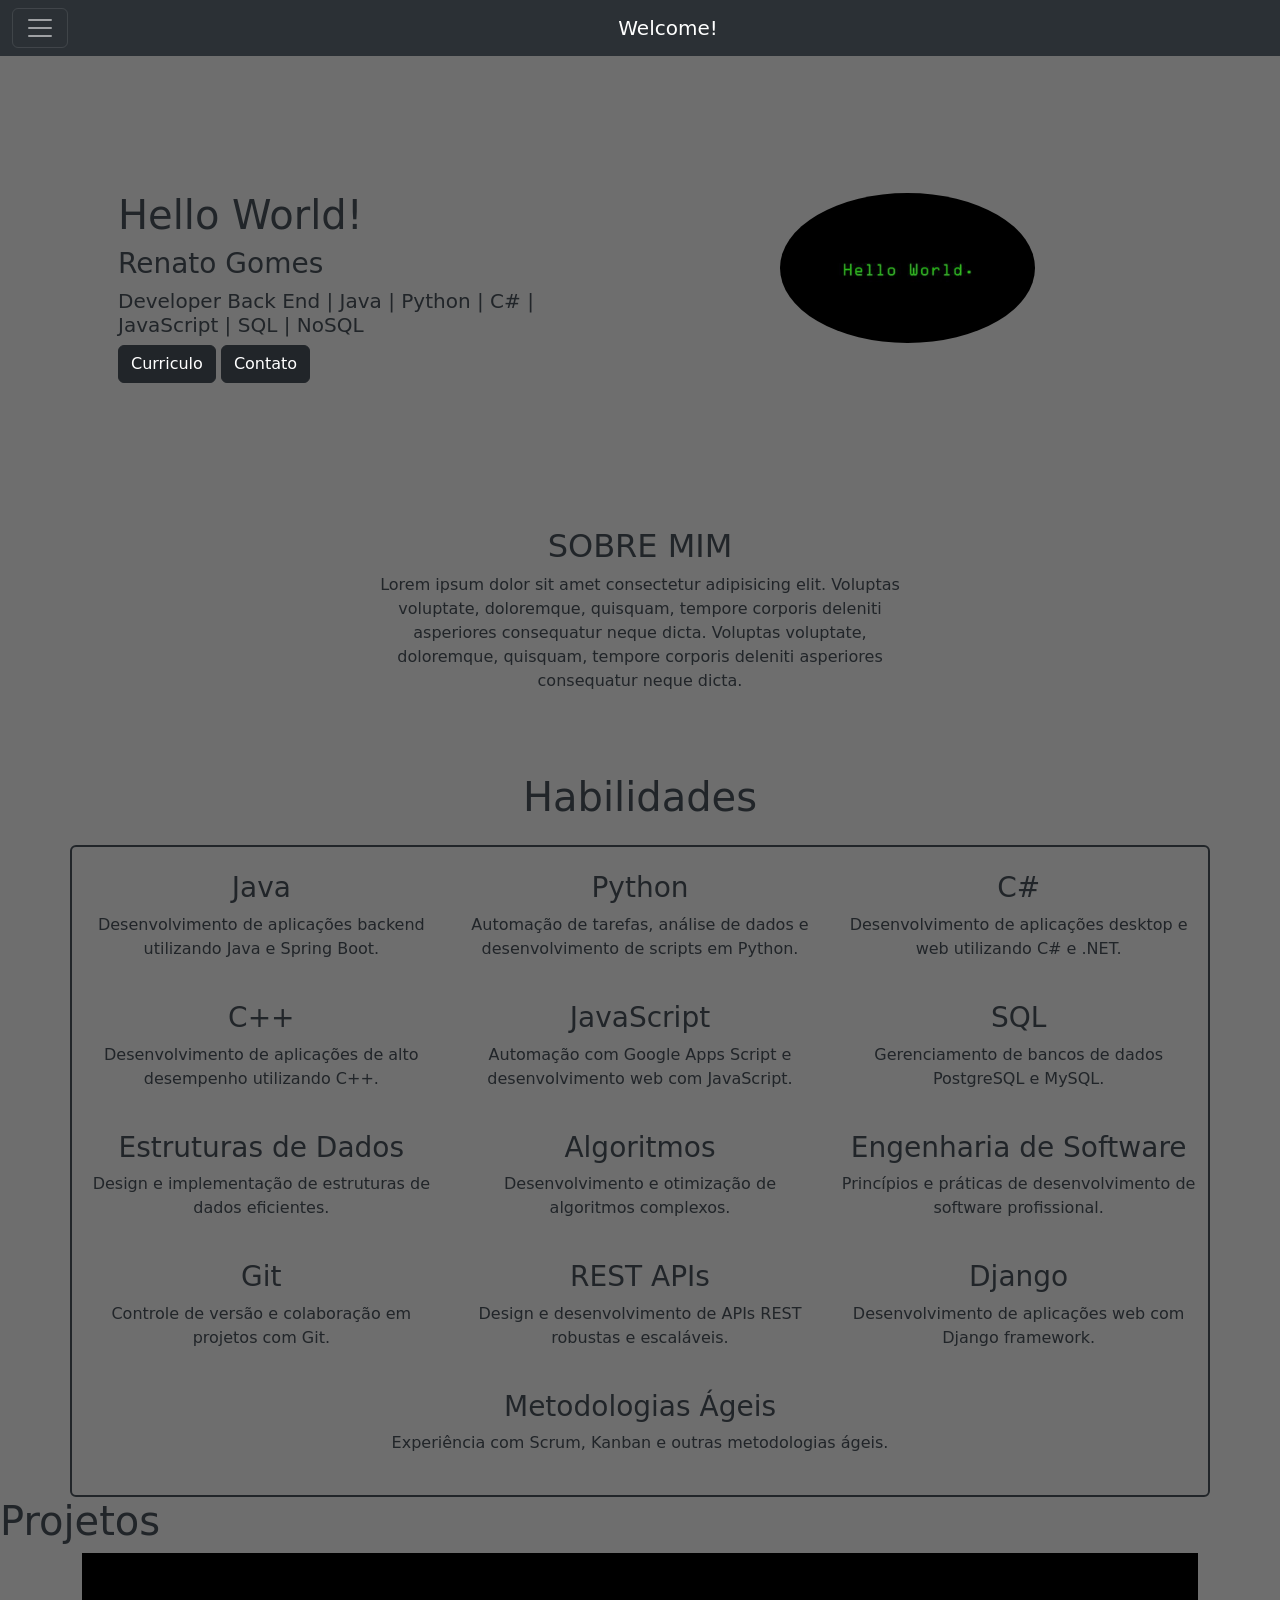
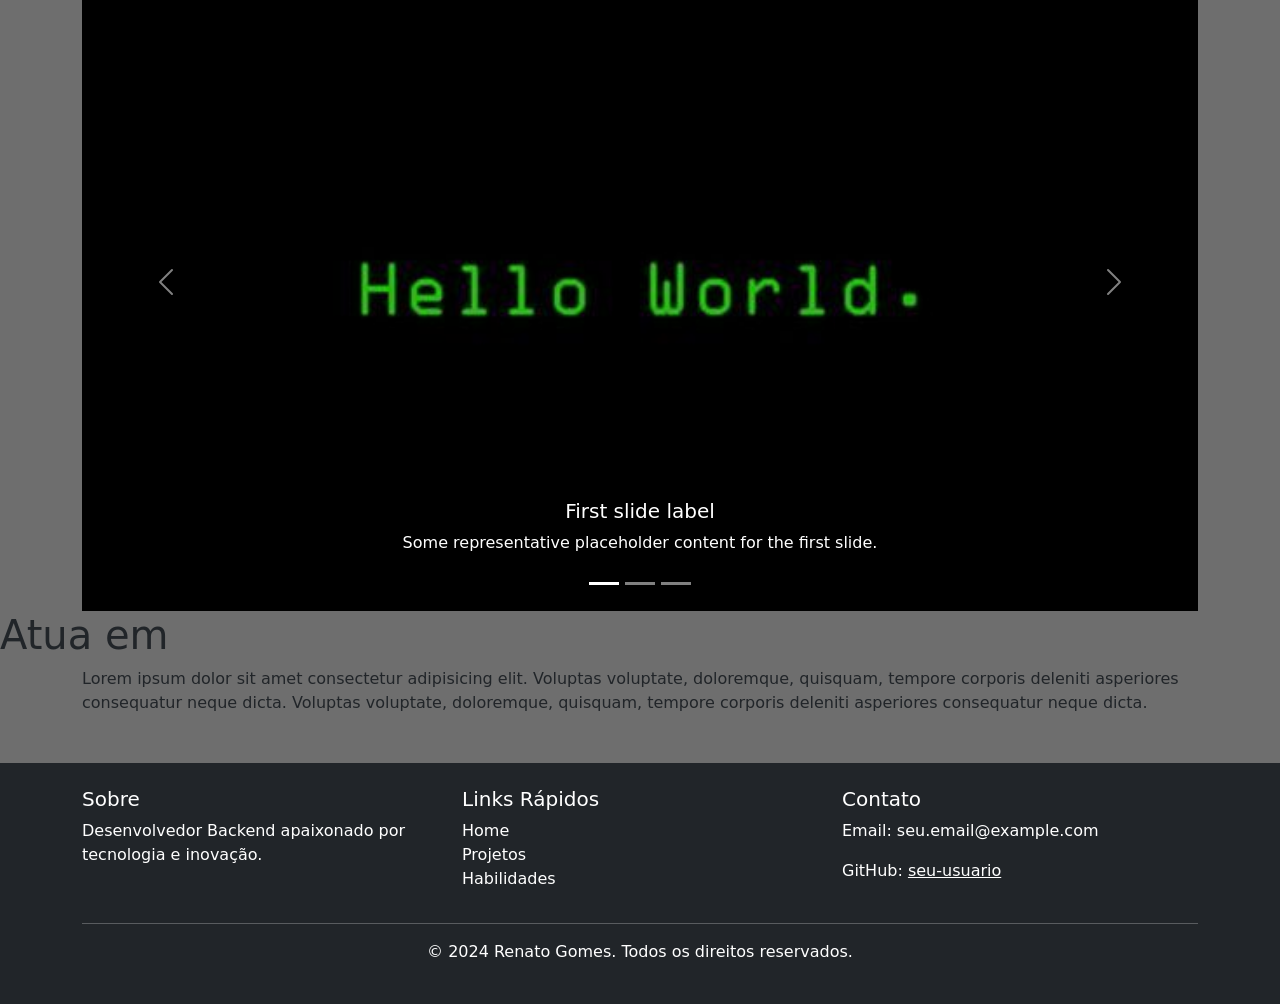
==== commit f073bda9: "aprimeramento da interface e correção de bugs" ====
--- a/index.html
+++ b/index.html
@@ -10,270 +10,243 @@
         integrity="sha384-sRIl4kxILFvY47J16cr9ZwB07vP4J8+LH7qKQnuqkuIAvNWLzeN8tE5YBujZqJLB" crossorigin="anonymous">
 </head>
 
-<body style="background-color: rgb(156, 161, 176);">
-
-
-    <div class="container-fluid">
-        <div class="row flex-nowrap">
-            <div class="col-auto col-md-3 col-xl-2 px-sm-2 px-0 bg-dark">
-                <div class="d-flex flex-column align-items-center align-items-sm-start px-3 pt-2 text-white min-vh-100"
-                    style="position: fixed;">
-                    <a href="http://Renato-G-Santos.github.io/"
-                        class="d-flex align-items-center pb-3 mb-md-0 me-md-auto text-white text-decoration-none">
-                        <span class="fs-5 d-none d-sm-inline">Renato Gomes</span>
-                    </a>
-                    <p>programdor backend</p>
-                    <ul class="nav nav-pills flex-column mb-sm-auto mb-0 align-items-center align-items-sm-start"
-                        id="menu">
+<body style="background-color: rgb(110, 110, 110);">
+
+    <nav class="navbar bg-body-tertiary fixed-top d-block bg-dark" data-bs-theme="dark">
+        <div class="container-fluid">
+            <button class="navbar-toggler" type="button" data-bs-toggle="offcanvas" data-bs-target="#offcanvasNavbar"
+                aria-controls="offcanvasNavbar" aria-label="Toggle navigation">
+                <span class="navbar-toggler-icon"></span>
+            </button>
+            <a class="navbar-brand mx-auto" href="#">Welcome!</a>
+            <div class="offcanvas offcanvas-start" tabindex="-1" id="offcanvasNavbar"
+                aria-labelledby="offcanvasNavbarLabel">
+                <div class="offcanvas-header">
+                    <h5 class="offcanvas-title" id="offcanvasNavbarLabel">Offcanvas</h5>
+                    <button type="button" class="btn-close" data-bs-dismiss="offcanvas" aria-label="Close"></button>
+                </div>
+                <div class="offcanvas-body">
+                    <ul class="navbar-nav justify-content-end flex-grow-1 pe-3">
                         <li class="nav-item">
-                            <a href="#" class="nav-link align-middle px-0">
-                                <i class="fs-4 bi-house"></i> <span class="ms-1 d-none d-sm-inline">Home</span>
+                            <a class="nav-link active" aria-current="page" href="#">Home</a>
+                        </li>
+                        <li class="nav-item">
+                            <a class="nav-link" href="#">Link</a>
+                        </li>
+                        <li class="nav-item dropdown">
+                            <a class="nav-link dropdown-toggle" href="#" role="button" data-bs-toggle="dropdown"
+                                aria-expanded="false">
+                                Dropdown
                             </a>
-                        </li>
-                        <li>
-                            <a href="#submenu1" data-bs-toggle="collapse" class="nav-link px-0 align-middle">
-                                <i class="fs-4 bi-speedometer2"></i> <span
-                                    class="ms-1 d-none d-sm-inline">Projetos</span> </a>
-                            <ul class="collapse show nav flex-column ms-1" id="submenu1" data-bs-parent="#menu">
-                                <li class="w-100">
-                                    <a href="#" class="nav-link px-0"> <span class="d-none d-sm-inline">Item</span> 1
-                                    </a>
+                            <ul class="dropdown-menu">
+                                <li><a class="dropdown-item" href="#">Action</a></li>
+                                <li><a class="dropdown-item" href="#">Another action</a></li>
+                                <li>
+                                    <hr class="dropdown-divider">
                                 </li>
-                                <li>
-                                    <a href="#" class="nav-link px-0"> <span class="d-none d-sm-inline">Item</span> 2
-                                    </a>
-                                </li>
+                                <li><a class="dropdown-item" href="#">Something else here</a></li>
                             </ul>
                         </li>
-                        <li>
-                            <a href="#" class="nav-link px-0 align-middle">
-                                <i class="fs-4 bi-table"></i> <span
-                                    class="ms-1 d-none d-sm-inline">Habilidades</span></a>
-                        </li>
-                        <li>
-                            <a href="#submenu2" data-bs-toggle="collapse" class="nav-link px-0 align-middle ">
-                                <i class="fs-4 bi-bootstrap"></i> <span
-                                    class="ms-1 d-none d-sm-inline">Bootstrap</span></a>
-                            <ul class="collapse nav flex-column ms-1" id="submenu2" data-bs-parent="#menu">
-                                <li class="w-100">
-                                    <a href="#" class="nav-link px-0"> <span class="d-none d-sm-inline">Item</span>
-                                        1</a>
-                                </li>
-                                <li>
-                                    <a href="#" class="nav-link px-0"> <span class="d-none d-sm-inline">Item</span>
-                                        2</a>
-                                </li>
-                            </ul>
-                        </li>
-                        <li>
-                            <a href="#submenu3" data-bs-toggle="collapse" class="nav-link px-0 align-middle">
-                                <i class="fs-4 bi-grid"></i> <span class="ms-1 d-none d-sm-inline">Products</span> </a>
-                            <ul class="collapse nav flex-column ms-1" id="submenu3" data-bs-parent="#menu">
-                                <li class="w-100">
-                                    <a href="#" class="nav-link px-0"> <span class="d-none d-sm-inline">Product</span>
-                                        1</a>
-                                </li>
-                                <li>
-                                    <a href="#" class="nav-link px-0"> <span class="d-none d-sm-inline">Product</span>
-                                        2</a>
-                                </li>
-                                <li>
-                                    <a href="#" class="nav-link px-0"> <span class="d-none d-sm-inline">Product</span>
-                                        3</a>
-                                </li>
-                                <li>
-                                    <a href="#" class="nav-link px-0"> <span class="d-none d-sm-inline">Product</span>
-                                        4</a>
-                                </li>
-                            </ul>
-                        </li>
-                        <li>
-                            <a href="#" class="nav-link px-0 align-middle">
-                                <i class="fs-4 bi-people"></i> <span class="ms-1 d-none d-sm-inline">Customers</span>
-                            </a>
-                        </li>
                     </ul>
-                    <hr>
-                    <div class="dropdown pb-4">
-                        <a href="#" class="d-flex align-items-center text-white text-decoration-none dropdown-toggle"
-                            id="dropdownUser1" data-bs-toggle="dropdown" aria-expanded="false">
-                            <img src="" alt="hugenerd" width="30" height="30" class="rounded-circle">
-                            <span class="d-none d-sm-inline mx-1">loser</span>
-                        </a>
-                        <ul class="dropdown-menu dropdown-menu-dark text-small shadow">
-                            <li><a class="dropdown-item" href="#">New project...</a></li>
-                            <li><a class="dropdown-item" href="#">Settings</a></li>
-                            <li><a class="dropdown-item" href="#">Profile</a></li>
-                            <li>
-                                <hr class="dropdown-divider">
-                            </li>
-                            <li><a class="dropdown-item" href="#">Sign out</a></li>
-                        </ul>
+                    <form class="d-flex mt-3" role="search">
+                        <input class="form-control me-2" type="search" placeholder="Search" aria-label="Search" />
+                        <button class="btn btn-outline-success" type="submit">Search</button>
+                    </form>
+                </div>
+            </div>
+        </div>
+    </nav>
+    <hr style="color: white;">
+
+
+    <div style=" background-color: rgb(110, 110, 110); margin: 0 auto;">
+        <h1 style="text-align: center; padding: 4%;"></h1>
+
+        <div class="container p-4">
+            <div class="row p-4">
+                <div class="col">
+
+                    <h1>Hello World!</h1>
+                    <h3>Renato Gomes</h3>
+                    <h5>Developer Back End | Java | Python | C# | JavaScript | SQL | NoSQL</h5>
+                </div>
+                <div class="col" style="display: flex; justify-content: center; align-items: center;">
+                    <img src="image/helloword.jpg" alt="Foto de Renato Gomes" class="img-fluid rounded-circle "
+                        style="max-width: 50%;">
+                </div>
+                <div>
+
+                    <button type="button" class="btn btn-dark">Curriculo</button>
+                    <button type="button" class="btn btn-dark">Contato</button>
+                </div>
+            </div>
+            <br>
+            <br>
+        </div>
+
+    </div>
+    <div class="p-5 text-center mx-auto w-50">
+        <h2>SOBRE MIM</h2>
+        <p>Lorem ipsum dolor sit amet consectetur adipisicing elit. Voluptas
+            voluptate, doloremque, quisquam, tempore corporis deleniti asperiores
+            consequatur neque dicta. Voluptas voluptate, doloremque, quisquam,
+            tempore corporis deleniti asperiores consequatur neque dicta.</p>
+    </div>
+    
+    <h1 class="text-center p-3">Habilidades</h1>
+    <div class="container border border-2 border-dark rounded">
+        <div class="row pt-4 text-center">
+            <div class="col-md-4">
+                <h3>Java</h3>
+                <p>Desenvolvimento de aplicações backend utilizando Java e Spring Boot.</p>
+            </div>
+            <div class="col-md-4">
+                <h3>Python</h3>
+                <p>Automação de tarefas, análise de dados e desenvolvimento de scripts em Python.</p>
+            </div>
+            <div class="col-md-4">
+                <h3>C#</h3>
+                <p>Desenvolvimento de aplicações desktop e web utilizando C# e .NET.</p>
+            </div>
+        </div>
+        <div class="row pt-4 text-center">
+            <div class="col-md-4">
+                <h3>C++</h3>
+                <p>Desenvolvimento de aplicações de alto desempenho utilizando C++.</p>
+            </div>
+            <div class="col-md-4">
+                <h3>JavaScript</h3>
+                <p>Automação com Google Apps Script e desenvolvimento web com JavaScript.</p>
+            </div>
+            <div class="col-md-4">
+                <h3>SQL</h3>
+                <p>Gerenciamento de bancos de dados PostgreSQL e MySQL.</p>
+            </div>
+        </div>
+        <div class="row pt-4 text-center">
+            <div class="col-md-4">
+                <h3>Estruturas de Dados</h3>
+                <p>Design e implementação de estruturas de dados eficientes.</p>
+            </div>
+            <div class="col-md-4">
+                <h3>Algoritmos</h3>
+                <p>Desenvolvimento e otimização de algoritmos complexos.</p>
+            </div>
+            <div class="col-md-4">
+                <h3>Engenharia de Software</h3>
+                <p>Princípios e práticas de desenvolvimento de software profissional.</p>
+            </div>
+        </div>
+        <div class="row pt-4 text-center">
+            <div class="col-md-4">
+                <h3>Git</h3>
+                <p>Controle de versão e colaboração em projetos com Git.</p>
+            </div>
+            <div class="col-md-4">
+                <h3>REST APIs</h3>
+                <p>Design e desenvolvimento de APIs REST robustas e escaláveis.</p>
+            </div>
+            <div class="col-md-4">
+                <h3>Django</h3>
+                <p>Desenvolvimento de aplicações web com Django framework.</p>
+            </div>
+        </div>
+        <div class="row pt-4 text-center mb-4">
+            <div class="col-md-6 mx-auto">
+                <h3>Metodologias Ágeis</h3>
+                <p>Experiência com Scrum, Kanban e outras metodologias ágeis.</p>
+            </div>
+        </div>
+    </div>
+    <h1>Projetos</h1>
+    <div class="container">
+        <div id="carouselExampleCaptions" class="carousel slide">
+            <div class="carousel-indicators">
+                <button type="button" data-bs-target="#carouselExampleCaptions" data-bs-slide-to="0" class="active"
+                    aria-current="true" aria-label="Slide 1"></button>
+                <button type="button" data-bs-target="#carouselExampleCaptions" data-bs-slide-to="1"
+                    aria-label="Slide 2"></button>
+                <button type="button" data-bs-target="#carouselExampleCaptions" data-bs-slide-to="2"
+                    aria-label="Slide 3"></button>
+            </div>
+            <div class="carousel-inner">
+                <div class="carousel-item active">
+                    <img src="image/helloword.jpg" class="d-block w-100" alt="...">
+                    <div class="carousel-caption d-none d-md-block">
+                        <h5>First slide label</h5>
+                        <p>Some representative placeholder content for the first slide.</p>
                     </div>
                 </div>
-            </div>
-            <div class="col p-0 py-0">
-
-                <div style="display: block; background-color: white; margin: 0 auto;">
-                    <h1 style="text-align: center; padding: 4%;">Bem-vindo!</h1>
-
-                    <div class="container">
-                        <p style="text-align: center;">Estudante de Desenvolvimento de Software Multiplataforma e
-                            apaixonado por lógica e tecnologia. Explore meus projetos e veja como transformo ideias em
-                            soluções de Back-End</p>
+                <div class="carousel-item">
+                    <img src="image/helloword.jpg" class="d-block w-100" alt="...">
+                    <div class="carousel-caption d-none d-md-block">
+                        <button class="btn btn-primary" type="submit">Button</button>
+
+                        <h5>Second slide label</h5>
+                        <p>Some representative placeholder content for the second slide.</p>
                     </div>
-
-                </div>
-
-                <h1>Projetos</h1>
-                <div class="container">
-                    <div id="carouselExampleCaptions" class="carousel slide">
-                        <div class="carousel-indicators">
-                            <button type="button" data-bs-target="#carouselExampleCaptions" data-bs-slide-to="0"
-                                class="active" aria-current="true" aria-label="Slide 1"></button>
-                            <button type="button" data-bs-target="#carouselExampleCaptions" data-bs-slide-to="1"
-                                aria-label="Slide 2"></button>
-                            <button type="button" data-bs-target="#carouselExampleCaptions" data-bs-slide-to="2"
-                                aria-label="Slide 3"></button>
-                        </div>
-                        <div class="carousel-inner">
-                            <div class="carousel-item active">
-                                <img src="image/helloword.jpg" class="d-block w-100" alt="...">
-                                <div class="carousel-caption d-none d-md-block">
-                                    <h5>First slide label</h5>
-                                    <p>Some representative placeholder content for the first slide.</p>
-                                </div>
-                            </div>
-                            <div class="carousel-item">
-                                <img src="image/helloword.jpg" class="d-block w-100" alt="...">
-                                <div class="carousel-caption d-none d-md-block">
-                                    <button class="btn btn-primary" type="submit">Button</button>
-
-                                    <h5>Second slide label</h5>
-                                    <p>Some representative placeholder content for the second slide.</p>
-                                </div>
-                            </div>
-                            <div class="carousel-item">
-                                <img src="image/helloword.jpg" class="d-block w-100" alt="...">
-                                <div class="carousel-caption d-none d-md-block">
-                                    <h5>Third slide label</h5>
-                                    <p>Some representative placeholder content for the third slide.</p>
-                                </div>
-                            </div>
-                        </div>
-                        <button class="carousel-control-prev" type="button" data-bs-target="#carouselExampleCaptions"
-                            data-bs-slide="prev">
-                            <span class="carousel-control-prev-icon" aria-hidden="true"></span>
-                            <span class="visually-hidden">Previous</span>
-                        </button>
-                        <button class="carousel-control-next" type="button" data-bs-target="#carouselExampleCaptions"
-                            data-bs-slide="next">
-                            <span class="carousel-control-next-icon" aria-hidden="true"></span>
-                            <span class="visually-hidden">Next</span>
-                        </button>
+                </div>
+                <div class="carousel-item">
+                    <img src="image/helloword.jpg" class="d-block w-100" alt="...">
+                    <div class="carousel-caption d-none d-md-block">
+                        <h5>Third slide label</h5>
+                        <p>Some representative placeholder content for the third slide.</p>
                     </div>
-
-
-
-
-                </div>
-
-                <h1>Habilidades</h1>
-                <div class="container">
-                    <div id="carouselHabilidades" class="carousel slide">
-                        <div class="carousel-inner">
-                            <button type="button" data-bs-target="#carouselHabilidades" data-bs-slide-to="0" class="active" aria-current="true" aria-label="Slide 1"></button>
-                            <button type="button" data-bs-target="#carouselHabilidades" data-bs-slide-to="1" aria-label="Slide 2"></button>
-                        </div>
-                        <div class="carousel-inner">
-                            <div class="carousel-item active">
-                                <div class="row text-center">
-                                    <div class="col">
-                                        <img src="image/pylogo.png" alt="Python" class="img-fluid" style="max-width:15%;">
-                                        <h5>Python</h5>
-                                        <button class="btn btn-outline-success btn-sm" href="#">Ver exemplo</button>
-                                    </div>
-                                    <div class="col">
-                                        <img src="image/pylogo.png" alt="Python" class="img-fluid" style="max-width:15%;">
-                                        <h5>Python</h5>
-                                        <button class="btn btn-outline-success btn-sm" href="#">Ver exemplo</button>
-                                    </div>
-                                    <div class="col">
-                                        <img src="image/pylogo.png" alt="Python" class="img-fluid" style="max-width:15%;">
-                                        <h5>Python</h5>
-                                        <button class="btn btn-outline-success btn-sm" href="#">Ver exemplo</button>
-                                    </div>
-                                </div>
-                            </div>
-                            <div class="carousel-item">
-                                <div class="row text-center">
-                                    <div class="col">
-                                        <img src="image/pylogo.png" alt="Python" class="img-fluid" style="max-width:15%;">
-                                        <h5>Python</h5>
-                                        <button class="btn btn-outline-success btn-sm" href="#">Ver exemplo</button>
-                                    </div>
-                                    <div class="col">
-                                        <img src="image/pylogo.png" alt="Python" class="img-fluid" style="max-width:15%;">
-                                        <h5>Python</h5>
-                                        <button class="btn btn-outline-success btn-sm" href="#">Ver exemplo</button>
-                                    </div>
-                                    <div class="col">
-                                        <img src="image/pylogo.png" alt="Python" class="img-fluid" style="max-width:15%;">
-                                        <h5>Python</h5>
-                                        <button class="btn btn-outline-success btn-sm" href="#">Ver exemplo</button>
-                                    </div>
-                                </div>
-                            </div>
-                        </div>
-                        <button class="carousel-control-prev" type="button" data-bs-target="#carouselHabilidades" data-bs-slide="prev">
-                            <span class="carousel-control-prev-icon" aria-hidden="true"></span>
-                            <span class="visually-hidden">Previous</span>
-                        </button>
-                        <button class="carousel-control-next" type="button" data-bs-target="#carouselHabilidades" data-bs-slide="next">
-                            <span class="carousel-control-next-icon" aria-hidden="true"></span>
-                            <span class="visually-hidden">Next</span>
-                        </button>
-                    </div>
-                </div>
-
-                <h1>Atua em</h1>
-                <div class="container">
-                    <p>Lorem ipsum dolor sit amet consectetur adipisicing elit. Voluptas
-                        voluptate, doloremque, quisquam, tempore corporis deleniti asperiores
-                        consequatur neque dicta. Voluptas voluptate, doloremque, quisquam,
-                        tempore corporis deleniti asperiores consequatur neque dicta.</p>
-                </div>
-                <footer class="bg-dark text-white mt-5 py-4">
-                    <div class="container">
-                        <div class="row">
-                            <div class="col-md-4">
-                                <h5>Sobre</h5>
-                                <p>Desenvolvedor Backend apaixonado por tecnologia e inovação.</p>
-                            </div>
-                            <div class="col-md-4">
-                                <h5>Links Rápidos</h5>
-                                <ul class="list-unstyled">
-                                    <li><a href="#" class="text-white text-decoration-none">Home</a></li>
-                                    <li><a href="#" class="text-white text-decoration-none">Projetos</a></li>
-                                    <li><a href="#" class="text-white text-decoration-none">Habilidades</a></li>
-                                </ul>
-                            </div>
-                            <div class="col-md-4">
-                                <h5>Contato</h5>
-                                <p>Email: seu.email@example.com</p>
-                                <p>GitHub: <a href="#" class="text-white">seu-usuario</a></p>
-                            </div>
-                        </div>
-                        <hr class="bg-white">
-                        <div class="text-center">
-                            <p>&copy; 2024 Renato Gomes. Todos os direitos reservados.</p>
-                        </div>
-                    </div>
-                </footer>
-            </div>
-        </div>
-    </div>
-
+                </div>
+            </div>
+            <button class="carousel-control-prev" type="button" data-bs-target="#carouselExampleCaptions"
+                data-bs-slide="prev">
+                <span class="carousel-control-prev-icon" aria-hidden="true"></span>
+                <span class="visually-hidden">Previous</span>
+            </button>
+            <button class="carousel-control-next" type="button" data-bs-target="#carouselExampleCaptions"
+                data-bs-slide="next">
+                <span class="carousel-control-next-icon" aria-hidden="true"></span>
+                <span class="visually-hidden">Next</span>
+            </button>
+        </div>
+
+
+
+
+
+    </div>
+
+
+    <h1>Atua em</h1>
+    <div class="container">
+        <p>Lorem ipsum dolor sit amet consectetur adipisicing elit. Voluptas
+            voluptate, doloremque, quisquam, tempore corporis deleniti asperiores
+            consequatur neque dicta. Voluptas voluptate, doloremque, quisquam,
+            tempore corporis deleniti asperiores consequatur neque dicta.</p>
+    </div>
+    <footer class="bg-dark text-white mt-5 py-4">
+        <div class="container">
+            <div class="row">
+                <div class="col-md-4">
+                    <h5>Sobre</h5>
+                    <p>Desenvolvedor Backend apaixonado por tecnologia e inovação.</p>
+                </div>
+                <div class="col-md-4">
+                    <h5>Links Rápidos</h5>
+                    <ul class="list-unstyled">
+                        <li><a href="#" class="text-white text-decoration-none">Home</a></li>
+                        <li><a href="#" class="text-white text-decoration-none">Projetos</a></li>
+                        <li><a href="#" class="text-white text-decoration-none">Habilidades</a></li>
+                    </ul>
+                </div>
+                <div class="col-md-4">
+                    <h5>Contato</h5>
+                    <p>Email: seu.email@example.com</p>
+                    <p>GitHub: <a href="#" class="text-white">seu-usuario</a></p>
+                </div>
+            </div>
+            <hr class="bg-white">
+            <div class="text-center">
+                <p>&copy; 2024 Renato Gomes. Todos os direitos reservados.</p>
+            </div>
+        </div>
+    </footer>
 
 
 
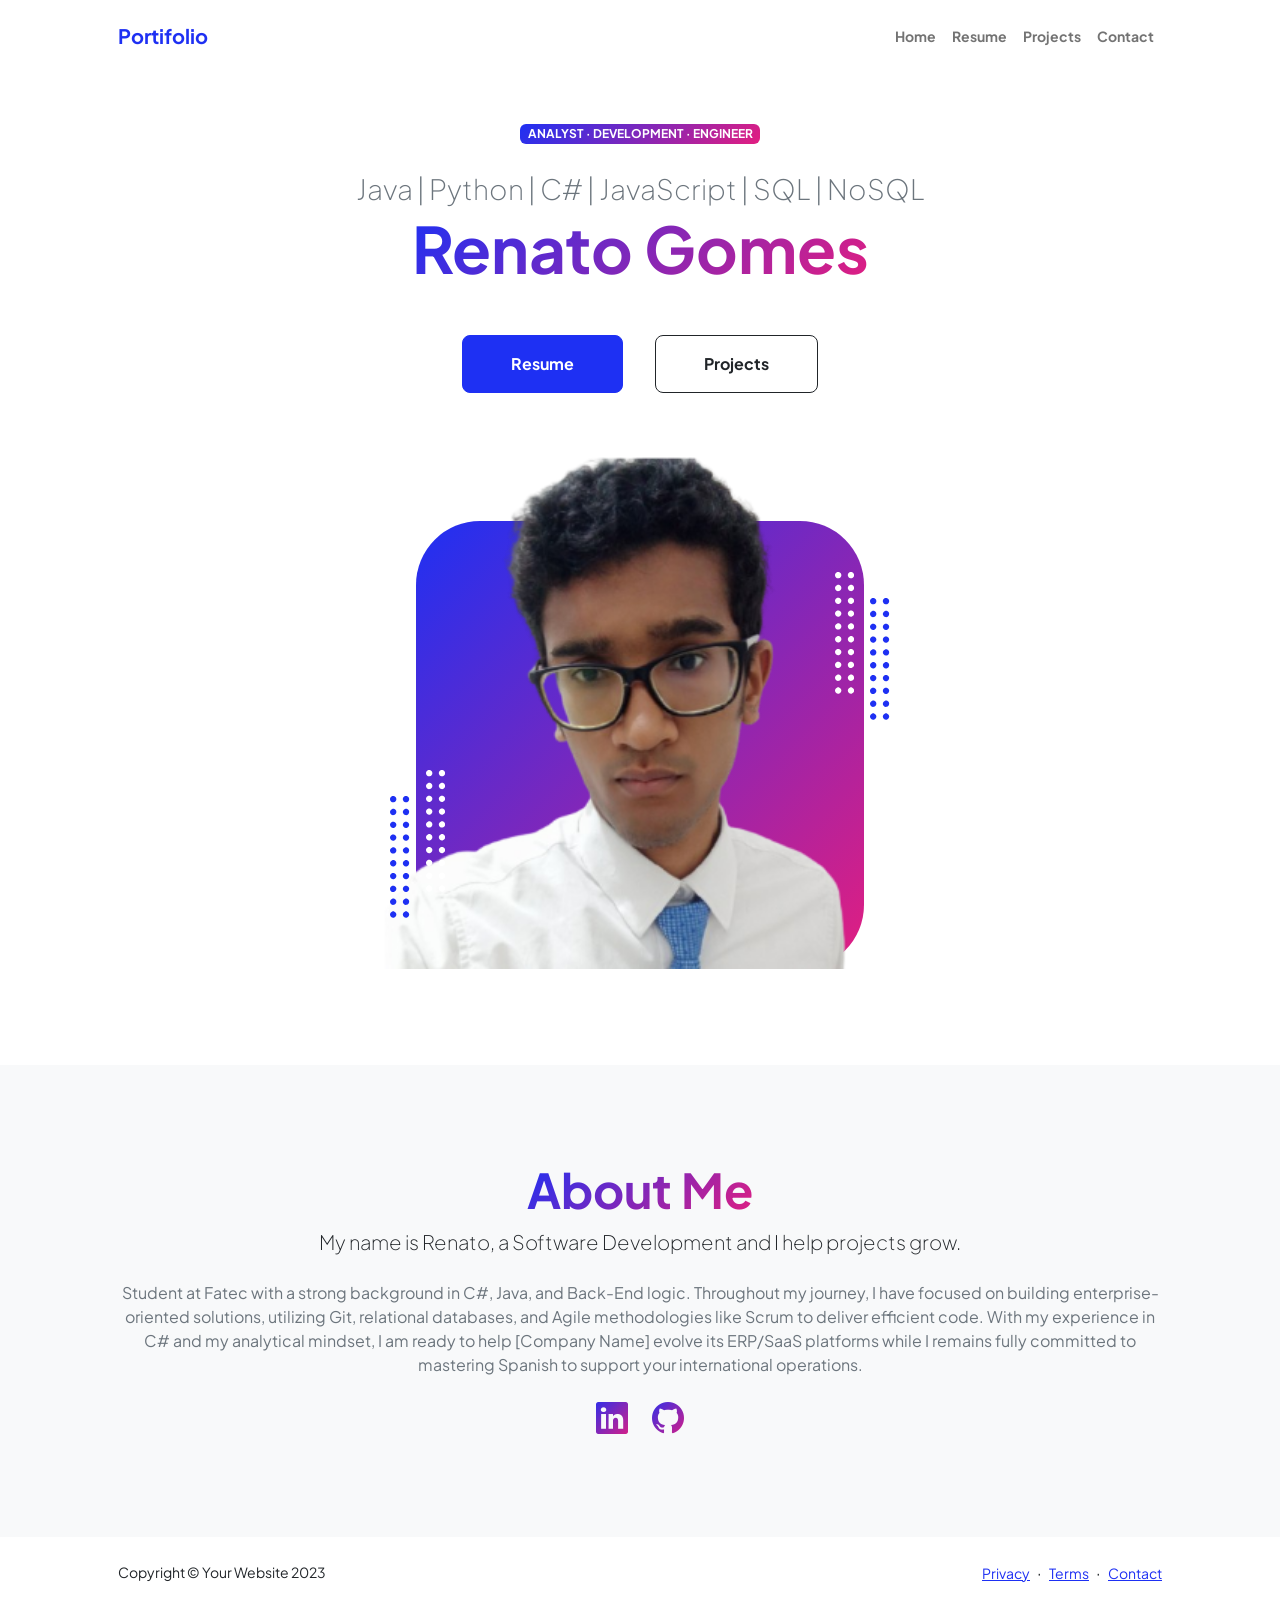
==== commit 07120229: "add information in templete" ====
--- a/index.html
+++ b/index.html
@@ -1,261 +1,218 @@
 <!DOCTYPE html>
 <html lang="en">
-
-<head>
-    <meta charset="UTF-8">
-    <meta name="viewport" content="width=device-width, initial-scale=1.0">
-    <title>teste</title>
-    <link rel="stylesheet" href="style.css">
-    <link href="https://cdn.jsdelivr.net/npm/bootstrap@5.3.8/dist/css/bootstrap.min.css" rel="stylesheet"
-        integrity="sha384-sRIl4kxILFvY47J16cr9ZwB07vP4J8+LH7qKQnuqkuIAvNWLzeN8tE5YBujZqJLB" crossorigin="anonymous">
-</head>
-
-<body style="background-color: rgb(110, 110, 110);">
-
-    <nav class="navbar bg-body-tertiary fixed-top d-block bg-dark" data-bs-theme="dark">
-        <div class="container-fluid">
-            <button class="navbar-toggler" type="button" data-bs-toggle="offcanvas" data-bs-target="#offcanvasNavbar"
-                aria-controls="offcanvasNavbar" aria-label="Toggle navigation">
-                <span class="navbar-toggler-icon"></span>
-            </button>
-            <a class="navbar-brand mx-auto" href="#">Welcome!</a>
-            <div class="offcanvas offcanvas-start" tabindex="-1" id="offcanvasNavbar"
-                aria-labelledby="offcanvasNavbarLabel">
-                <div class="offcanvas-header">
-                    <h5 class="offcanvas-title" id="offcanvasNavbarLabel">Offcanvas</h5>
-                    <button type="button" class="btn-close" data-bs-dismiss="offcanvas" aria-label="Close"></button>
-                </div>
-                <div class="offcanvas-body">
-                    <ul class="navbar-nav justify-content-end flex-grow-1 pe-3">
-                        <li class="nav-item">
-                            <a class="nav-link active" aria-current="page" href="#">Home</a>
-                        </li>
-                        <li class="nav-item">
-                            <a class="nav-link" href="#">Link</a>
-                        </li>
-                        <li class="nav-item dropdown">
-                            <a class="nav-link dropdown-toggle" href="#" role="button" data-bs-toggle="dropdown"
-                                aria-expanded="false">
-                                Dropdown
-                            </a>
-                            <ul class="dropdown-menu">
-                                <li><a class="dropdown-item" href="#">Action</a></li>
-                                <li><a class="dropdown-item" href="#">Another action</a></li>
-                                <li>
-                                    <hr class="dropdown-divider">
-                                </li>
-                                <li><a class="dropdown-item" href="#">Something else here</a></li>
-                            </ul>
-                        </li>
-                    </ul>
-                    <form class="d-flex mt-3" role="search">
-                        <input class="form-control me-2" type="search" placeholder="Search" aria-label="Search" />
-                        <button class="btn btn-outline-success" type="submit">Search</button>
-                    </form>
+    <head>
+        <meta charset="utf-8" />
+        <meta name="viewport" content="width=device-width, initial-scale=1, shrink-to-fit=no" />
+        <meta name="description" content="" />
+        <meta name="author" content="" />
+        <title>Personal - Start Bootstrap Theme</title>
+        <!-- Favicon-->
+        <link rel="icon" type="image/x-icon" href="assets/favicon.ico" />
+        <!-- Custom Google font-->
+        <link rel="preconnect" href="https://fonts.googleapis.com" />
+        <link rel="preconnect" href="https://fonts.gstatic.com" crossorigin />
+        <link href="https://fonts.googleapis.com/css2?family=Plus+Jakarta+Sans:wght@100;200;300;400;500;600;700;800;900&amp;display=swap" rel="stylesheet" />
+        <!-- Bootstrap icons-->
+        <link href="https://cdn.jsdelivr.net/npm/bootstrap-icons@1.8.1/font/bootstrap-icons.css" rel="stylesheet" />
+        <!-- Core theme CSS (includes Bootstrap)-->
+        <link href="css/styles.css" rel="stylesheet" />
+    </head>
+    <body class="d-flex flex-column h-100">
+        <main class="flex-shrink-0">
+            <!-- Navigation-->
+            <nav class="navbar navbar-expand-lg navbar-light bg-white py-3">
+                <div class="container px-5">
+                    <a class="navbar-brand" href="index.html"><span class="fw-bolder text-primary">Portifolio</span></a>
+                    <button class="navbar-toggler" type="button" data-bs-toggle="collapse" data-bs-target="#navbarSupportedContent" aria-controls="navbarSupportedContent" aria-expanded="false" aria-label="Toggle navigation"><span class="navbar-toggler-icon"></span></button>
+                    <div class="collapse navbar-collapse" id="navbarSupportedContent">
+                        <ul class="navbar-nav ms-auto mb-2 mb-lg-0 small fw-bolder">
+                            <li class="nav-item"><a class="nav-link" href="index.html">Home</a></li>
+                            <li class="nav-item"><a class="nav-link" href="resume.html">Resume</a></li>
+                            <li class="nav-item"><a class="nav-link" href="projects.html">Projects</a></li>
+                            <li class="nav-item"><a class="nav-link" href="contact.html">Contact</a></li>
+                        </ul>
+                    </div>
+                </div>
+            </nav>
+            <!-- Header-->
+            <header class="py-5">
+                <div class="container px-5 pb-5">
+                    <div class="row gx-5 align-items-center">
+                        <div class="col-xxl-5">
+                            <!-- Header text content-->
+                            <div class="text-center text-xxl-start">
+                                <div class="badge bg-gradient-primary-to-secondary text-white mb-4"><div class="text-uppercase">Analyst &middot; Development &middot; Engineer</div></div>
+                                <div class="fs-3 fw-light text-muted">Java | Python | C# | JavaScript | SQL | NoSQL</div>
+                                <h1 class="display-3 fw-bolder mb-5"><span class="text-gradient d-inline">Renato Gomes</span></h1>
+                                <div class="d-grid gap-3 d-sm-flex justify-content-sm-center justify-content-xxl-start mb-3">
+                                    <a class="btn btn-primary btn-lg px-5 py-3 me-sm-3 fs-6 fw-bolder" href="resume.html">Resume</a>
+                                    <a class="btn btn-outline-dark btn-lg px-5 py-3 fs-6 fw-bolder" href="projects.html">Projects</a>
+                                </div>
+                            </div>
+                        </div>
+                        <div class="col-xxl-7">
+                            <!-- Header profile picture-->
+                            <div class="d-flex justify-content-center mt-5 mt-xxl-0">
+                                <div class="profile bg-gradient-primary-to-secondary">
+                                    <!-- TIP: For best results, use a photo with a transparent background like the demo example below-->
+                                    <!-- Watch a tutorial on how to do this on YouTube (link)-->
+                                    <img class="profile-img" src="assets/download.png" alt="..." />
+                                    <div class="dots-1">
+                                        <!-- SVG Dots-->
+                                        <svg version="1.1" xmlns="http://www.w3.org/2000/svg" xmlns:xlink="http://www.w3.org/1999/xlink" x="0px" y="0px" viewBox="0 0 191.6 1215.4" style="enable-background: new 0 0 191.6 1215.4" xml:space="preserve">
+                                            <g transform="translate(0.000000,1280.000000) scale(0.100000,-0.100000)">
+                                                <path d="M227.7,12788.6c-105-35-200-141-222-248c-43-206,163-412,369-369c155,32,275,190,260,339c-11,105-90,213-190,262        C383.7,12801.6,289.7,12808.6,227.7,12788.6z"></path>
+                                                <path d="M1507.7,12788.6c-151-50-253-216-222-362c25-119,136-230,254-255c194-41,395,142,375,339c-11,105-90,213-190,262        C1663.7,12801.6,1569.7,12808.6,1507.7,12788.6z"></path>
+                                                <path d="M227.7,11508.6c-105-35-200-141-222-248c-43-206,163-412,369-369c155,32,275,190,260,339c-11,105-90,213-190,262        C383.7,11521.6,289.7,11528.6,227.7,11508.6z"></path>
+                                                <path d="M1507.7,11508.6c-151-50-253-216-222-362c25-119,136-230,254-255c194-41,395,142,375,339c-11,105-90,213-190,262        C1663.7,11521.6,1569.7,11528.6,1507.7,11508.6z"></path>
+                                                <path d="M227.7,10228.6c-105-35-200-141-222-248c-43-206,163-412,369-369c155,32,275,190,260,339c-11,105-90,213-190,262        C383.7,10241.6,289.7,10248.6,227.7,10228.6z"></path>
+                                                <path d="M1507.7,10228.6c-105-35-200-141-222-248c-43-206,163-412,369-369c155,32,275,190,260,339c-11,105-90,213-190,262        C1663.7,10241.6,1569.7,10248.6,1507.7,10228.6z"></path>
+                                                <path d="M227.7,8948.6c-105-35-200-141-222-248c-43-206,163-412,369-369c155,32,275,190,260,339c-11,105-90,213-190,262        C383.7,8961.6,289.7,8968.6,227.7,8948.6z"></path>
+                                                <path d="M1507.7,8948.6c-105-35-200-141-222-248c-43-206,163-412,369-369c155,32,275,190,260,339c-11,105-90,213-190,262        C1663.7,8961.6,1569.7,8968.6,1507.7,8948.6z"></path>
+                                                <path d="M227.7,7668.6c-105-35-200-141-222-248c-43-206,163-412,369-369c155,32,275,190,260,339c-11,105-90,213-190,262        C383.7,7681.6,289.7,7688.6,227.7,7668.6z"></path>
+                                                <path d="M1507.7,7668.6c-105-35-200-141-222-248c-43-206,163-412,369-369c155,32,275,190,260,339c-11,105-90,213-190,262        C1663.7,7681.6,1569.7,7688.6,1507.7,7668.6z"></path>
+                                                <path d="M227.7,6388.6c-105-35-200-141-222-248c-43-206,163-412,369-369c155,32,275,190,260,339c-11,105-90,213-190,262        C383.7,6401.6,289.7,6408.6,227.7,6388.6z"></path>
+                                                <path d="M1507.7,6388.6c-105-35-200-141-222-248c-43-206,163-412,369-369c155,32,275,190,260,339c-11,105-90,213-190,262        C1663.7,6401.6,1569.7,6408.6,1507.7,6388.6z"></path>
+                                                <path d="M227.7,5108.6c-105-35-200-141-222-248c-43-206,163-412,369-369c155,32,275,190,260,339c-11,105-90,213-190,262        C383.7,5121.6,289.7,5128.6,227.7,5108.6z"></path>
+                                                <path d="M1507.7,5108.6c-105-35-200-141-222-248c-43-206,163-412,369-369c155,32,275,190,260,339c-11,105-90,213-190,262        C1663.7,5121.6,1569.7,5128.6,1507.7,5108.6z"></path>
+                                                <path d="M227.7,3828.6c-105-35-200-141-222-248c-43-206,163-412,369-369c155,32,275,190,260,339c-11,105-90,213-190,262        C383.7,3841.6,289.7,3848.6,227.7,3828.6z"></path>
+                                                <path d="M1507.7,3828.6c-105-35-200-141-222-248c-43-206,163-412,369-369c155,32,275,190,260,339c-11,105-90,213-190,262        C1663.7,3841.6,1569.7,3848.6,1507.7,3828.6z"></path>
+                                                <path d="M227.7,2548.6c-105-35-200-141-222-248c-43-206,163-412,369-369c155,32,275,190,260,339c-11,105-90,213-190,262        C383.7,2561.6,289.7,2568.6,227.7,2548.6z"></path>
+                                                <path d="M1507.7,2548.6c-105-35-200-141-222-248c-43-206,163-412,369-369c155,32,275,190,260,339c-11,105-90,213-190,262        C1663.7,2561.6,1569.7,2568.6,1507.7,2548.6z"></path>
+                                                <path d="M227.7,1268.6c-105-35-200-141-222-248c-43-206,163-412,369-369c155,32,275,190,260,339c-11,105-90,213-190,262        C383.7,1281.6,289.7,1288.6,227.7,1268.6z"></path>
+                                                <path d="M1507.7,1268.6c-105-35-200-141-222-248c-43-206,163-412,369-369c155,32,275,190,260,339c-11,105-90,213-190,262        C1663.7,1281.6,1569.7,1288.6,1507.7,1268.6z"></path>
+                                            </g>
+                                        </svg>
+                                        <!-- END of SVG dots-->
+                                    </div>
+                                    <div class="dots-2">
+                                        <!-- SVG Dots-->
+                                        <svg version="1.1" xmlns="http://www.w3.org/2000/svg" xmlns:xlink="http://www.w3.org/1999/xlink" x="0px" y="0px" viewBox="0 0 191.6 1215.4" style="enable-background: new 0 0 191.6 1215.4" xml:space="preserve">
+                                            <g transform="translate(0.000000,1280.000000) scale(0.100000,-0.100000)">
+                                                <path d="M227.7,12788.6c-105-35-200-141-222-248c-43-206,163-412,369-369c155,32,275,190,260,339c-11,105-90,213-190,262        C383.7,12801.6,289.7,12808.6,227.7,12788.6z"></path>
+                                                <path d="M1507.7,12788.6c-151-50-253-216-222-362c25-119,136-230,254-255c194-41,395,142,375,339c-11,105-90,213-190,262        C1663.7,12801.6,1569.7,12808.6,1507.7,12788.6z"></path>
+                                                <path d="M227.7,11508.6c-105-35-200-141-222-248c-43-206,163-412,369-369c155,32,275,190,260,339c-11,105-90,213-190,262        C383.7,11521.6,289.7,11528.6,227.7,11508.6z"></path>
+                                                <path d="M1507.7,11508.6c-151-50-253-216-222-362c25-119,136-230,254-255c194-41,395,142,375,339c-11,105-90,213-190,262        C1663.7,11521.6,1569.7,11528.6,1507.7,11508.6z"></path>
+                                                <path d="M227.7,10228.6c-105-35-200-141-222-248c-43-206,163-412,369-369c155,32,275,190,260,339c-11,105-90,213-190,262        C383.7,10241.6,289.7,10248.6,227.7,10228.6z"></path>
+                                                <path d="M1507.7,10228.6c-105-35-200-141-222-248c-43-206,163-412,369-369c155,32,275,190,260,339c-11,105-90,213-190,262        C1663.7,10241.6,1569.7,10248.6,1507.7,10228.6z"></path>
+                                                <path d="M227.7,8948.6c-105-35-200-141-222-248c-43-206,163-412,369-369c155,32,275,190,260,339c-11,105-90,213-190,262        C383.7,8961.6,289.7,8968.6,227.7,8948.6z"></path>
+                                                <path d="M1507.7,8948.6c-105-35-200-141-222-248c-43-206,163-412,369-369c155,32,275,190,260,339c-11,105-90,213-190,262        C1663.7,8961.6,1569.7,8968.6,1507.7,8948.6z"></path>
+                                                <path d="M227.7,7668.6c-105-35-200-141-222-248c-43-206,163-412,369-369c155,32,275,190,260,339c-11,105-90,213-190,262        C383.7,7681.6,289.7,7688.6,227.7,7668.6z"></path>
+                                                <path d="M1507.7,7668.6c-105-35-200-141-222-248c-43-206,163-412,369-369c155,32,275,190,260,339c-11,105-90,213-190,262        C1663.7,7681.6,1569.7,7688.6,1507.7,7668.6z"></path>
+                                                <path d="M227.7,6388.6c-105-35-200-141-222-248c-43-206,163-412,369-369c155,32,275,190,260,339c-11,105-90,213-190,262        C383.7,6401.6,289.7,6408.6,227.7,6388.6z"></path>
+                                                <path d="M1507.7,6388.6c-105-35-200-141-222-248c-43-206,163-412,369-369c155,32,275,190,260,339c-11,105-90,213-190,262        C1663.7,6401.6,1569.7,6408.6,1507.7,6388.6z"></path>
+                                                <path d="M227.7,5108.6c-105-35-200-141-222-248c-43-206,163-412,369-369c155,32,275,190,260,339c-11,105-90,213-190,262        C383.7,5121.6,289.7,5128.6,227.7,5108.6z"></path>
+                                                <path d="M1507.7,5108.6c-105-35-200-141-222-248c-43-206,163-412,369-369c155,32,275,190,260,339c-11,105-90,213-190,262        C1663.7,5121.6,1569.7,5128.6,1507.7,5108.6z"></path>
+                                                <path d="M227.7,3828.6c-105-35-200-141-222-248c-43-206,163-412,369-369c155,32,275,190,260,339c-11,105-90,213-190,262        C383.7,3841.6,289.7,3848.6,227.7,3828.6z"></path>
+                                                <path d="M1507.7,3828.6c-105-35-200-141-222-248c-43-206,163-412,369-369c155,32,275,190,260,339c-11,105-90,213-190,262        C1663.7,3841.6,1569.7,3848.6,1507.7,3828.6z"></path>
+                                                <path d="M227.7,2548.6c-105-35-200-141-222-248c-43-206,163-412,369-369c155,32,275,190,260,339c-11,105-90,213-190,262        C383.7,2561.6,289.7,2568.6,227.7,2548.6z"></path>
+                                                <path d="M1507.7,2548.6c-105-35-200-141-222-248c-43-206,163-412,369-369c155,32,275,190,260,339c-11,105-90,213-190,262        C1663.7,2561.6,1569.7,2568.6,1507.7,2548.6z"></path>
+                                                <path d="M227.7,1268.6c-105-35-200-141-222-248c-43-206,163-412,369-369c155,32,275,190,260,339c-11,105-90,213-190,262        C383.7,1281.6,289.7,1288.6,227.7,1268.6z"></path>
+                                                <path d="M1507.7,1268.6c-105-35-200-141-222-248c-43-206,163-412,369-369c155,32,275,190,260,339c-11,105-90,213-190,262        C1663.7,1281.6,1569.7,1288.6,1507.7,1268.6z"></path>
+                                            </g>
+                                        </svg>
+                                        <!-- END of SVG dots-->
+                                    </div>
+                                    <div class="dots-3">
+                                        <!-- SVG Dots-->
+                                        <svg version="1.1" xmlns="http://www.w3.org/2000/svg" xmlns:xlink="http://www.w3.org/1999/xlink" x="0px" y="0px" viewBox="0 0 191.6 1215.4" style="enable-background: new 0 0 191.6 1215.4" xml:space="preserve">
+                                            <g transform="translate(0.000000,1280.000000) scale(0.100000,-0.100000)">
+                                                <path d="M227.7,12788.6c-105-35-200-141-222-248c-43-206,163-412,369-369c155,32,275,190,260,339c-11,105-90,213-190,262        C383.7,12801.6,289.7,12808.6,227.7,12788.6z"></path>
+                                                <path d="M1507.7,12788.6c-151-50-253-216-222-362c25-119,136-230,254-255c194-41,395,142,375,339c-11,105-90,213-190,262        C1663.7,12801.6,1569.7,12808.6,1507.7,12788.6z"></path>
+                                                <path d="M227.7,11508.6c-105-35-200-141-222-248c-43-206,163-412,369-369c155,32,275,190,260,339c-11,105-90,213-190,262        C383.7,11521.6,289.7,11528.6,227.7,11508.6z"></path>
+                                                <path d="M1507.7,11508.6c-151-50-253-216-222-362c25-119,136-230,254-255c194-41,395,142,375,339c-11,105-90,213-190,262        C1663.7,11521.6,1569.7,11528.6,1507.7,11508.6z"></path>
+                                                <path d="M227.7,10228.6c-105-35-200-141-222-248c-43-206,163-412,369-369c155,32,275,190,260,339c-11,105-90,213-190,262        C383.7,10241.6,289.7,10248.6,227.7,10228.6z"></path>
+                                                <path d="M1507.7,10228.6c-105-35-200-141-222-248c-43-206,163-412,369-369c155,32,275,190,260,339c-11,105-90,213-190,262        C1663.7,10241.6,1569.7,10248.6,1507.7,10228.6z"></path>
+                                                <path d="M227.7,8948.6c-105-35-200-141-222-248c-43-206,163-412,369-369c155,32,275,190,260,339c-11,105-90,213-190,262        C383.7,8961.6,289.7,8968.6,227.7,8948.6z"></path>
+                                                <path d="M1507.7,8948.6c-105-35-200-141-222-248c-43-206,163-412,369-369c155,32,275,190,260,339c-11,105-90,213-190,262        C1663.7,8961.6,1569.7,8968.6,1507.7,8948.6z"></path>
+                                                <path d="M227.7,7668.6c-105-35-200-141-222-248c-43-206,163-412,369-369c155,32,275,190,260,339c-11,105-90,213-190,262        C383.7,7681.6,289.7,7688.6,227.7,7668.6z"></path>
+                                                <path d="M1507.7,7668.6c-105-35-200-141-222-248c-43-206,163-412,369-369c155,32,275,190,260,339c-11,105-90,213-190,262        C1663.7,7681.6,1569.7,7688.6,1507.7,7668.6z"></path>
+                                                <path d="M227.7,6388.6c-105-35-200-141-222-248c-43-206,163-412,369-369c155,32,275,190,260,339c-11,105-90,213-190,262        C383.7,6401.6,289.7,6408.6,227.7,6388.6z"></path>
+                                                <path d="M1507.7,6388.6c-105-35-200-141-222-248c-43-206,163-412,369-369c155,32,275,190,260,339c-11,105-90,213-190,262        C1663.7,6401.6,1569.7,6408.6,1507.7,6388.6z"></path>
+                                                <path d="M227.7,5108.6c-105-35-200-141-222-248c-43-206,163-412,369-369c155,32,275,190,260,339c-11,105-90,213-190,262        C383.7,5121.6,289.7,5128.6,227.7,5108.6z"></path>
+                                                <path d="M1507.7,5108.6c-105-35-200-141-222-248c-43-206,163-412,369-369c155,32,275,190,260,339c-11,105-90,213-190,262        C1663.7,5121.6,1569.7,5128.6,1507.7,5108.6z"></path>
+                                                <path d="M227.7,3828.6c-105-35-200-141-222-248c-43-206,163-412,369-369c155,32,275,190,260,339c-11,105-90,213-190,262        C383.7,3841.6,289.7,3848.6,227.7,3828.6z"></path>
+                                                <path d="M1507.7,3828.6c-105-35-200-141-222-248c-43-206,163-412,369-369c155,32,275,190,260,339c-11,105-90,213-190,262        C1663.7,3841.6,1569.7,3848.6,1507.7,3828.6z"></path>
+                                                <path d="M227.7,2548.6c-105-35-200-141-222-248c-43-206,163-412,369-369c155,32,275,190,260,339c-11,105-90,213-190,262        C383.7,2561.6,289.7,2568.6,227.7,2548.6z"></path>
+                                                <path d="M1507.7,2548.6c-105-35-200-141-222-248c-43-206,163-412,369-369c155,32,275,190,260,339c-11,105-90,213-190,262        C1663.7,2561.6,1569.7,2568.6,1507.7,2548.6z"></path>
+                                                <path d="M227.7,1268.6c-105-35-200-141-222-248c-43-206,163-412,369-369c155,32,275,190,260,339c-11,105-90,213-190,262        C383.7,1281.6,289.7,1288.6,227.7,1268.6z"></path>
+                                                <path d="M1507.7,1268.6c-105-35-200-141-222-248c-43-206,163-412,369-369c155,32,275,190,260,339c-11,105-90,213-190,262        C1663.7,1281.6,1569.7,1288.6,1507.7,1268.6z"></path>
+                                            </g>
+                                        </svg>
+                                        <!-- END of SVG dots-->
+                                    </div>
+                                    <div class="dots-4">
+                                        <!-- SVG Dots-->
+                                        <svg version="1.1" xmlns="http://www.w3.org/2000/svg" xmlns:xlink="http://www.w3.org/1999/xlink" x="0px" y="0px" viewBox="0 0 191.6 1215.4" style="enable-background: new 0 0 191.6 1215.4" xml:space="preserve">
+                                            <g transform="translate(0.000000,1280.000000) scale(0.100000,-0.100000)">
+                                                <path d="M227.7,12788.6c-105-35-200-141-222-248c-43-206,163-412,369-369c155,32,275,190,260,339c-11,105-90,213-190,262        C383.7,12801.6,289.7,12808.6,227.7,12788.6z"></path>
+                                                <path d="M1507.7,12788.6c-151-50-253-216-222-362c25-119,136-230,254-255c194-41,395,142,375,339c-11,105-90,213-190,262        C1663.7,12801.6,1569.7,12808.6,1507.7,12788.6z"></path>
+                                                <path d="M227.7,11508.6c-105-35-200-141-222-248c-43-206,163-412,369-369c155,32,275,190,260,339c-11,105-90,213-190,262        C383.7,11521.6,289.7,11528.6,227.7,11508.6z"></path>
+                                                <path d="M1507.7,11508.6c-151-50-253-216-222-362c25-119,136-230,254-255c194-41,395,142,375,339c-11,105-90,213-190,262        C1663.7,11521.6,1569.7,11528.6,1507.7,11508.6z"></path>
+                                                <path d="M227.7,10228.6c-105-35-200-141-222-248c-43-206,163-412,369-369c155,32,275,190,260,339c-11,105-90,213-190,262        C383.7,10241.6,289.7,10248.6,227.7,10228.6z"></path>
+                                                <path d="M1507.7,10228.6c-105-35-200-141-222-248c-43-206,163-412,369-369c155,32,275,190,260,339c-11,105-90,213-190,262        C1663.7,10241.6,1569.7,10248.6,1507.7,10228.6z"></path>
+                                                <path d="M227.7,8948.6c-105-35-200-141-222-248c-43-206,163-412,369-369c155,32,275,190,260,339c-11,105-90,213-190,262        C383.7,8961.6,289.7,8968.6,227.7,8948.6z"></path>
+                                                <path d="M1507.7,8948.6c-105-35-200-141-222-248c-43-206,163-412,369-369c155,32,275,190,260,339c-11,105-90,213-190,262        C1663.7,8961.6,1569.7,8968.6,1507.7,8948.6z"></path>
+                                                <path d="M227.7,7668.6c-105-35-200-141-222-248c-43-206,163-412,369-369c155,32,275,190,260,339c-11,105-90,213-190,262        C383.7,7681.6,289.7,7688.6,227.7,7668.6z"></path>
+                                                <path d="M1507.7,7668.6c-105-35-200-141-222-248c-43-206,163-412,369-369c155,32,275,190,260,339c-11,105-90,213-190,262        C1663.7,7681.6,1569.7,7688.6,1507.7,7668.6z"></path>
+                                                <path d="M227.7,6388.6c-105-35-200-141-222-248c-43-206,163-412,369-369c155,32,275,190,260,339c-11,105-90,213-190,262        C383.7,6401.6,289.7,6408.6,227.7,6388.6z"></path>
+                                                <path d="M1507.7,6388.6c-105-35-200-141-222-248c-43-206,163-412,369-369c155,32,275,190,260,339c-11,105-90,213-190,262        C1663.7,6401.6,1569.7,6408.6,1507.7,6388.6z"></path>
+                                                <path d="M227.7,5108.6c-105-35-200-141-222-248c-43-206,163-412,369-369c155,32,275,190,260,339c-11,105-90,213-190,262        C383.7,5121.6,289.7,5128.6,227.7,5108.6z"></path>
+                                                <path d="M1507.7,5108.6c-105-35-200-141-222-248c-43-206,163-412,369-369c155,32,275,190,260,339c-11,105-90,213-190,262        C1663.7,5121.6,1569.7,5128.6,1507.7,5108.6z"></path>
+                                                <path d="M227.7,3828.6c-105-35-200-141-222-248c-43-206,163-412,369-369c155,32,275,190,260,339c-11,105-90,213-190,262        C383.7,3841.6,289.7,3848.6,227.7,3828.6z"></path>
+                                                <path d="M1507.7,3828.6c-105-35-200-141-222-248c-43-206,163-412,369-369c155,32,275,190,260,339c-11,105-90,213-190,262        C1663.7,3841.6,1569.7,3848.6,1507.7,3828.6z"></path>
+                                                <path d="M227.7,2548.6c-105-35-200-141-222-248c-43-206,163-412,369-369c155,32,275,190,260,339c-11,105-90,213-190,262        C383.7,2561.6,289.7,2568.6,227.7,2548.6z"></path>
+                                                <path d="M1507.7,2548.6c-105-35-200-141-222-248c-43-206,163-412,369-369c155,32,275,190,260,339c-11,105-90,213-190,262        C1663.7,2561.6,1569.7,2568.6,1507.7,2548.6z"></path>
+                                                <path d="M227.7,1268.6c-105-35-200-141-222-248c-43-206,163-412,369-369c155,32,275,190,260,339c-11,105-90,213-190,262        C383.7,1281.6,289.7,1288.6,227.7,1268.6z"></path>
+                                                <path d="M1507.7,1268.6c-105-35-200-141-222-248c-43-206,163-412,369-369c155,32,275,190,260,339c-11,105-90,213-190,262        C1663.7,1281.6,1569.7,1288.6,1507.7,1268.6z"></path>
+                                            </g>
+                                        </svg>
+                                        <!-- END of SVG dots-->
+                                    </div>
+                                </div>
+                            </div>
+                        </div>
+                    </div>
+                </div>
+            </header>
+            <!-- About Section-->
+            <section class="bg-light py-5">
+                <div class="container px-5">
+                    <div class="row gx-5 justify-content-center">
+                        <div class="col-xxl-8">
+                            <div class="text-center my-5">
+                                <h2 class="display-5 fw-bolder"><span class="text-gradient d-inline">About Me</span></h2>
+                                <p class="lead fw-light mb-4">My name is Renato, a Software Development and I help projects grow.</p>
+                                <p class="text-muted">Student at Fatec with a strong background in C#, Java, and Back-End logic. Throughout my journey, I have focused on building enterprise-oriented solutions, utilizing Git, relational databases, and Agile methodologies like Scrum to deliver efficient code. With my experience in C# and my analytical mindset, I am ready to help [Company Name] evolve its ERP/SaaS platforms while I remains fully committed to mastering Spanish to support your international operations.</p>
+                                <div class="d-flex justify-content-center fs-2 gap-4">
+                                    <!-- <a class="text-gradient" target="_blank" href="#!"><i class="bi bi-twitter"></i></a> -->
+                                    <a class="text-gradient" target="_blank" href="https://www.linkedin.com/in/renatogomes-p/"><i class="bi bi-linkedin"></i></a>
+                                    <a class="text-gradient" target="_blank" href="https://github.com/Renato-G-Santos"><i class="bi bi-github"></i></a>
+                                </div>
+                            </div>
+                        </div>
+                    </div>
+                </div>
+            </section>
+        </main>
+        <!-- Footer-->
+        <footer class="bg-white py-4 mt-auto">
+            <div class="container px-5">
+                <div class="row align-items-center justify-content-between flex-column flex-sm-row">
+                    <div class="col-auto"><div class="small m-0">Copyright &copy; Your Website 2023</div></div>
+                    <div class="col-auto">
+                        <a class="small" href="#!">Privacy</a>
+                        <span class="mx-1">&middot;</span>
+                        <a class="small" href="#!">Terms</a>
+                        <span class="mx-1">&middot;</span>
+                        <a class="small" href="#!">Contact</a>
+                    </div>
                 </div>
             </div>
-        </div>
-    </nav>
-    <hr style="color: white;">
-
-
-    <div style=" background-color: rgb(110, 110, 110); margin: 0 auto;">
-        <h1 style="text-align: center; padding: 4%;"></h1>
-
-        <div class="container p-4">
-            <div class="row p-4">
-                <div class="col">
-
-                    <h1>Hello World!</h1>
-                    <h3>Renato Gomes</h3>
-                    <h5>Developer Back End | Java | Python | C# | JavaScript | SQL | NoSQL</h5>
-                </div>
-                <div class="col" style="display: flex; justify-content: center; align-items: center;">
-                    <img src="image/helloword.jpg" alt="Foto de Renato Gomes" class="img-fluid rounded-circle "
-                        style="max-width: 50%;">
-                </div>
-                <div>
-
-                    <button type="button" class="btn btn-dark">Curriculo</button>
-                    <button type="button" class="btn btn-dark">Contato</button>
-                </div>
-            </div>
-            <br>
-            <br>
-        </div>
-
-    </div>
-    <div class="p-5 text-center mx-auto w-50">
-        <h2>SOBRE MIM</h2>
-        <p>Lorem ipsum dolor sit amet consectetur adipisicing elit. Voluptas
-            voluptate, doloremque, quisquam, tempore corporis deleniti asperiores
-            consequatur neque dicta. Voluptas voluptate, doloremque, quisquam,
-            tempore corporis deleniti asperiores consequatur neque dicta.</p>
-    </div>
-    
-    <h1 class="text-center p-3">Habilidades</h1>
-    <div class="container border border-2 border-dark rounded">
-        <div class="row pt-4 text-center">
-            <div class="col-md-4">
-                <h3>Java</h3>
-                <p>Desenvolvimento de aplicações backend utilizando Java e Spring Boot.</p>
-            </div>
-            <div class="col-md-4">
-                <h3>Python</h3>
-                <p>Automação de tarefas, análise de dados e desenvolvimento de scripts em Python.</p>
-            </div>
-            <div class="col-md-4">
-                <h3>C#</h3>
-                <p>Desenvolvimento de aplicações desktop e web utilizando C# e .NET.</p>
-            </div>
-        </div>
-        <div class="row pt-4 text-center">
-            <div class="col-md-4">
-                <h3>C++</h3>
-                <p>Desenvolvimento de aplicações de alto desempenho utilizando C++.</p>
-            </div>
-            <div class="col-md-4">
-                <h3>JavaScript</h3>
-                <p>Automação com Google Apps Script e desenvolvimento web com JavaScript.</p>
-            </div>
-            <div class="col-md-4">
-                <h3>SQL</h3>
-                <p>Gerenciamento de bancos de dados PostgreSQL e MySQL.</p>
-            </div>
-        </div>
-        <div class="row pt-4 text-center">
-            <div class="col-md-4">
-                <h3>Estruturas de Dados</h3>
-                <p>Design e implementação de estruturas de dados eficientes.</p>
-            </div>
-            <div class="col-md-4">
-                <h3>Algoritmos</h3>
-                <p>Desenvolvimento e otimização de algoritmos complexos.</p>
-            </div>
-            <div class="col-md-4">
-                <h3>Engenharia de Software</h3>
-                <p>Princípios e práticas de desenvolvimento de software profissional.</p>
-            </div>
-        </div>
-        <div class="row pt-4 text-center">
-            <div class="col-md-4">
-                <h3>Git</h3>
-                <p>Controle de versão e colaboração em projetos com Git.</p>
-            </div>
-            <div class="col-md-4">
-                <h3>REST APIs</h3>
-                <p>Design e desenvolvimento de APIs REST robustas e escaláveis.</p>
-            </div>
-            <div class="col-md-4">
-                <h3>Django</h3>
-                <p>Desenvolvimento de aplicações web com Django framework.</p>
-            </div>
-        </div>
-        <div class="row pt-4 text-center mb-4">
-            <div class="col-md-6 mx-auto">
-                <h3>Metodologias Ágeis</h3>
-                <p>Experiência com Scrum, Kanban e outras metodologias ágeis.</p>
-            </div>
-        </div>
-    </div>
-    <h1>Projetos</h1>
-    <div class="container">
-        <div id="carouselExampleCaptions" class="carousel slide">
-            <div class="carousel-indicators">
-                <button type="button" data-bs-target="#carouselExampleCaptions" data-bs-slide-to="0" class="active"
-                    aria-current="true" aria-label="Slide 1"></button>
-                <button type="button" data-bs-target="#carouselExampleCaptions" data-bs-slide-to="1"
-                    aria-label="Slide 2"></button>
-                <button type="button" data-bs-target="#carouselExampleCaptions" data-bs-slide-to="2"
-                    aria-label="Slide 3"></button>
-            </div>
-            <div class="carousel-inner">
-                <div class="carousel-item active">
-                    <img src="image/helloword.jpg" class="d-block w-100" alt="...">
-                    <div class="carousel-caption d-none d-md-block">
-                        <h5>First slide label</h5>
-                        <p>Some representative placeholder content for the first slide.</p>
-                    </div>
-                </div>
-                <div class="carousel-item">
-                    <img src="image/helloword.jpg" class="d-block w-100" alt="...">
-                    <div class="carousel-caption d-none d-md-block">
-                        <button class="btn btn-primary" type="submit">Button</button>
-
-                        <h5>Second slide label</h5>
-                        <p>Some representative placeholder content for the second slide.</p>
-                    </div>
-                </div>
-                <div class="carousel-item">
-                    <img src="image/helloword.jpg" class="d-block w-100" alt="...">
-                    <div class="carousel-caption d-none d-md-block">
-                        <h5>Third slide label</h5>
-                        <p>Some representative placeholder content for the third slide.</p>
-                    </div>
-                </div>
-            </div>
-            <button class="carousel-control-prev" type="button" data-bs-target="#carouselExampleCaptions"
-                data-bs-slide="prev">
-                <span class="carousel-control-prev-icon" aria-hidden="true"></span>
-                <span class="visually-hidden">Previous</span>
-            </button>
-            <button class="carousel-control-next" type="button" data-bs-target="#carouselExampleCaptions"
-                data-bs-slide="next">
-                <span class="carousel-control-next-icon" aria-hidden="true"></span>
-                <span class="visually-hidden">Next</span>
-            </button>
-        </div>
-
-
-
-
-
-    </div>
-
-
-    <h1>Atua em</h1>
-    <div class="container">
-        <p>Lorem ipsum dolor sit amet consectetur adipisicing elit. Voluptas
-            voluptate, doloremque, quisquam, tempore corporis deleniti asperiores
-            consequatur neque dicta. Voluptas voluptate, doloremque, quisquam,
-            tempore corporis deleniti asperiores consequatur neque dicta.</p>
-    </div>
-    <footer class="bg-dark text-white mt-5 py-4">
-        <div class="container">
-            <div class="row">
-                <div class="col-md-4">
-                    <h5>Sobre</h5>
-                    <p>Desenvolvedor Backend apaixonado por tecnologia e inovação.</p>
-                </div>
-                <div class="col-md-4">
-                    <h5>Links Rápidos</h5>
-                    <ul class="list-unstyled">
-                        <li><a href="#" class="text-white text-decoration-none">Home</a></li>
-                        <li><a href="#" class="text-white text-decoration-none">Projetos</a></li>
-                        <li><a href="#" class="text-white text-decoration-none">Habilidades</a></li>
-                    </ul>
-                </div>
-                <div class="col-md-4">
-                    <h5>Contato</h5>
-                    <p>Email: seu.email@example.com</p>
-                    <p>GitHub: <a href="#" class="text-white">seu-usuario</a></p>
-                </div>
-            </div>
-            <hr class="bg-white">
-            <div class="text-center">
-                <p>&copy; 2024 Renato Gomes. Todos os direitos reservados.</p>
-            </div>
-        </div>
-    </footer>
-
-
-
-</body>
-<script src="https://cdn.jsdelivr.net/npm/@popperjs/core@2.11.8/dist/umd/popper.min.js"
-    integrity="sha384-I7E8VVD/ismYTF4hNIPjVp/Zjvgyol6VFvRkX/vR+Vc4jQkC+hVqc2pM8ODewa9r"
-    crossorigin="anonymous"></script>
-<script src="https://cdn.jsdelivr.net/npm/bootstrap@5.3.8/dist/js/bootstrap.min.js"
-    integrity="sha384-G/EV+4j2dNv+tEPo3++6LCgdCROaejBqfUeNjuKAiuXbjrxilcCdDz6ZAVfHWe1Y"
-    crossorigin="anonymous"></script>
-
-</html>+        </footer>
+        <!-- Bootstrap core JS-->
+        <script src="https://cdn.jsdelivr.net/npm/bootstrap@5.2.3/dist/js/bootstrap.bundle.min.js"></script>
+        <!-- Core theme JS-->
+        <script src="js/scripts.js"></script>
+    </body>
+</html>
